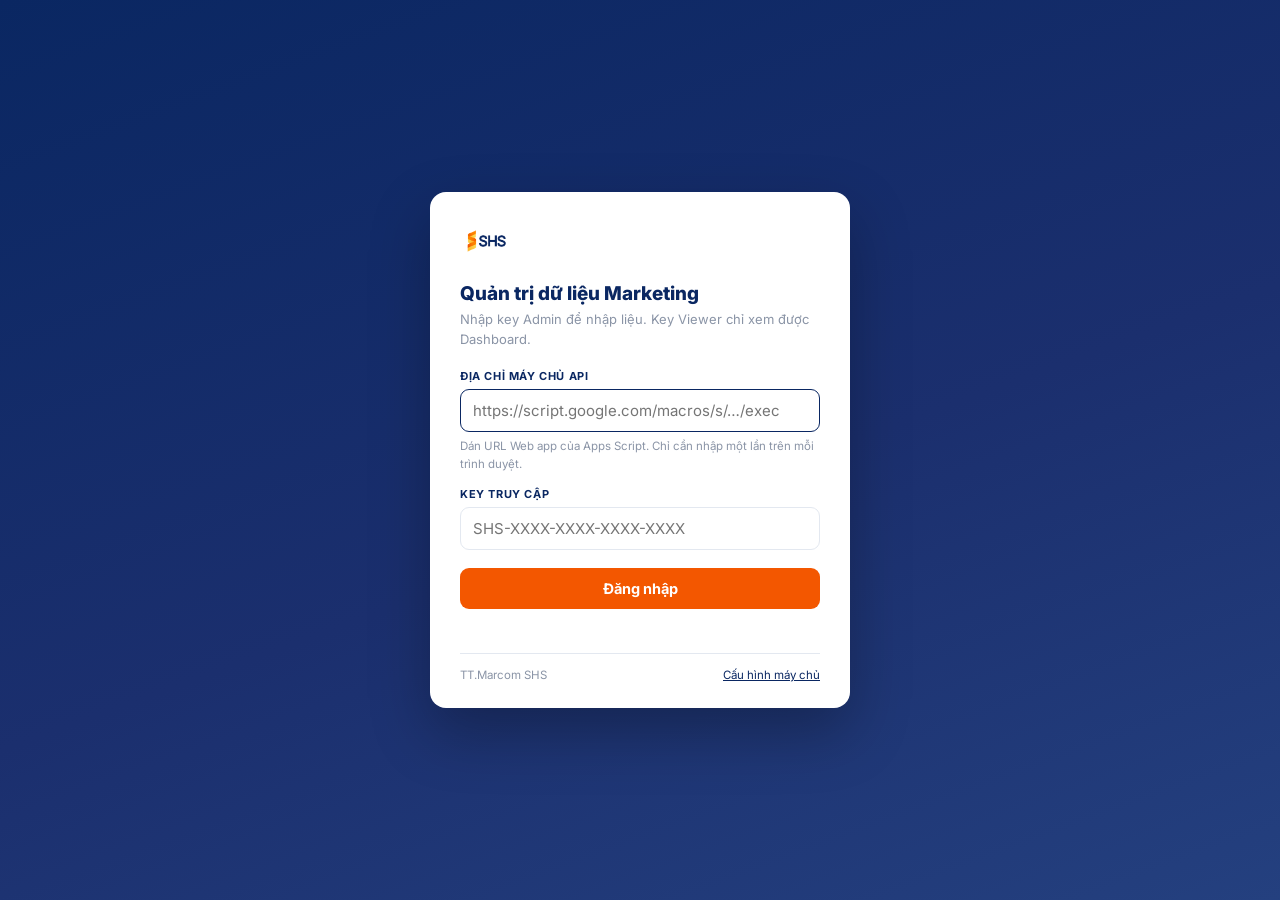
==== cms.html @ a25a0ecb "Dashboard Marketing + CMS nhập liệu cho TT.Marcom - index.html: Dashboard đọc dữ liệu từ hệ thống, đ" ====
<!DOCTYPE html>
<html lang="vi">
<head>
<meta charset="UTF-8">
<meta name="viewport" content="width=device-width, initial-scale=1.0">
<title>Quản trị dữ liệu Marketing</title>
<link rel="icon" href="assets/logo.png">
<link rel="preconnect" href="https://fonts.googleapis.com">
<link href="https://fonts.googleapis.com/css2?family=Inter:wght@400;500;600;700;800&display=swap" rel="stylesheet">
<link rel="stylesheet" href="vendor/jsuites/jsuites.css">
<link rel="stylesheet" href="vendor/jspreadsheet/jspreadsheet.css">
<link rel="stylesheet" href="assets/common.css">
<style>
*{box-sizing:border-box}
body{margin:0;font-family:'Inter',Arial,sans-serif;background:var(--bg);color:var(--ink);font-size:14px}
header{background:linear-gradient(90deg,var(--navy) 0%,var(--navy2) 100%);color:#fff;padding:12px 24px;display:flex;align-items:center;gap:16px;flex-wrap:wrap}
header .logo-badge{background:#fff;border-radius:8px;padding:6px 12px}
header .logo-badge img{height:30px;display:block}
header .divider{width:1px;height:30px;background:rgba(255,255,255,.25)}
header h1{font-size:16px;font-weight:700;margin:0}
header .sub{font-size:11.5px;opacity:.75;margin-top:2px}
header .spacer{flex:1}
header a.to-dash{color:#fff;text-decoration:none;font-size:12.5px;font-weight:600;border:1px solid rgba(255,255,255,.3);background:rgba(255,255,255,.1);padding:7px 14px;border-radius:8px}
header a.to-dash:hover{background:rgba(255,255,255,.2)}

nav.tabs{display:flex;gap:2px;padding:0 24px;background:#fff;border-bottom:1px solid var(--line);overflow-x:auto;position:sticky;top:0;z-index:20}
nav.tabs button{border:0;background:none;font-family:inherit;font-size:13px;font-weight:600;color:var(--gray);padding:13px 14px;cursor:pointer;border-bottom:3px solid transparent;white-space:nowrap}
nav.tabs button:hover{color:var(--navy)}
nav.tabs button.on{color:var(--navy);border-bottom-color:var(--orange)}
nav.tabs button .badge{display:inline-block;min-width:18px;padding:1px 6px;margin-left:6px;border-radius:99px;background:var(--orange);color:#fff;font-size:10.5px}
nav.tabs .gap{flex:1}

main{padding:16px 24px 40px;display:none}
section.pane{display:none}
section.pane.on{display:block}

.toolbar{display:flex;flex-wrap:wrap;align-items:center;gap:8px;margin-bottom:10px}
.toolbar .ui-btn{padding:8px 13px}
.toolbar .sep{width:1px;height:24px;background:var(--line);margin:0 4px}
.toolbar .status{margin-left:auto;font-size:12px;color:var(--gray)}
.toolbar .status b{color:var(--navy)}
.ui-btn.save{background:var(--orange);color:#fff}
.ui-btn.save:disabled{background:#F7B48C;color:#fff}
.hint{font-size:12px;color:var(--gray);margin:0 0 10px;line-height:1.55}
.hint b{color:var(--navy)}
.card{background:#fff;border:1px solid var(--line);border-radius:12px;padding:16px 18px;margin-bottom:14px}
.card h3{margin:0 0 12px;font-size:13.5px;color:var(--navy);font-weight:700}

/* --- lưới jspreadsheet theo nhận diện SHS --- */
.grid-wrap{background:#fff;border:1px solid var(--line);border-radius:10px;overflow:hidden}
.jexcel_container{width:100%}
.jexcel_content{box-shadow:none!important}
.jexcel{font-family:'Inter',Arial,sans-serif!important;font-size:12.5px!important}
.jexcel > thead > tr > td{background:var(--navy)!important;color:#fff!important;font-weight:600!important;border-color:#2C437F!important;padding:7px 4px!important;position:sticky}
.jexcel > thead > tr > td.selected{background:var(--navy2)!important;color:var(--yellow)!important}
.jexcel > tbody > tr > td:first-child{background:#F3F5FA!important;color:var(--gray)!important;font-size:11px}
.jexcel > tbody > tr.row-dirty > td:first-child{background:var(--yellow)!important;color:var(--navy)!important;font-weight:700}
.jexcel > tbody > tr.row-dirty > td{background:#FFFBEF}
.jexcel > tbody > tr.row-new > td:first-child{background:var(--green)!important;color:#fff!important;font-weight:700}
.jexcel > tbody > tr > td.cell-err{background:#FDECEC!important;box-shadow:inset 0 0 0 1.5px var(--red)}
.jexcel > tbody > tr > td.readonly{color:#7A869A!important}
.jexcel > thead > tr > td.jexcel_column_filter{background:#F3F5FA!important;color:var(--navy)!important;font-size:11px!important;font-weight:500!important;cursor:pointer;padding:4px 18px 4px 6px!important;position:relative;border-color:var(--line)!important}
.jexcel > thead > tr > td.jexcel_column_filter::after{content:'▾';position:absolute;right:6px;top:50%;transform:translateY(-50%);color:var(--gray);font-size:10px}
.jexcel > tbody > tr > td[data-x="15"],.jexcel > tbody > tr > td[data-x="16"]{white-space:nowrap!important;overflow:hidden;text-overflow:ellipsis;max-width:180px}
.jexcel_filter{display:flex;gap:8px;align-items:center;padding:8px 10px;border-bottom:1px solid var(--line);background:#FAFBFD;flex-wrap:wrap}
.jexcel_filter input{font-family:inherit;border:1px solid var(--line);border-radius:7px;padding:6px 10px;font-size:12.5px}
.jexcel_pagination{padding:8px 10px;font-size:12px;color:var(--gray)}
.jexcel_pagination > div:last-child > div{border-radius:6px}

.err-panel{display:none;background:#FFF5F5;border:1px solid #F3C4C4;border-radius:10px;padding:10px 14px;margin-bottom:10px;font-size:12.5px;color:#8E2B2B;line-height:1.6}
.err-panel.show{display:block}
.err-panel b{color:#6E1F1F}
.err-panel ul{margin:4px 0 0;padding-left:18px;max-height:140px;overflow:auto}
.err-panel li a{color:#8E2B2B;cursor:pointer;text-decoration:underline}

/* --- form đăng nhiều kênh --- */
.form-grid{display:grid;grid-template-columns:repeat(4,1fr);gap:12px 14px}
.form-grid .f{display:flex;flex-direction:column;gap:5px}
.form-grid .f.w2{grid-column:span 2}
.form-grid .f.w4{grid-column:span 4}
.form-grid label{font-size:10.5px;font-weight:700;color:var(--navy);text-transform:uppercase;letter-spacing:.5px}
.form-grid label i{color:var(--red);font-style:normal}
.form-grid input,.form-grid select,.form-grid textarea{font-family:inherit;font-size:13.5px;padding:8px 10px;border:1.5px solid var(--line);border-radius:8px;background:#fff;color:var(--ink);width:100%}
.form-grid textarea{min-height:64px;resize:vertical}
.form-grid input:focus,.form-grid select:focus,.form-grid textarea:focus{outline:none;border-color:var(--navy)}
@media(max-width:900px){.form-grid{grid-template-columns:1fr 1fr}.form-grid .f.w4{grid-column:span 2}}
.ch-groups{display:grid;grid-template-columns:repeat(auto-fill,minmax(260px,1fr));gap:12px}
.ch-group{border:1px solid var(--line);border-radius:10px;overflow:hidden}
.ch-group > .gh{background:var(--navy-soft);padding:8px 12px;font-size:12px;font-weight:700;color:var(--navy);text-transform:uppercase;letter-spacing:.5px}
.ch-chan{padding:8px 12px;border-top:1px solid var(--line)}
.ch-chan .cn{display:flex;align-items:center;justify-content:space-between;font-weight:600;font-size:13px;color:var(--ink);margin-bottom:4px}
.ch-chan .cn button{border:0;background:none;color:var(--orange);font-family:inherit;font-size:11.5px;font-weight:600;cursor:pointer;padding:0}
.ch-chan label{display:flex;align-items:center;gap:7px;font-size:12.5px;padding:3px 0;cursor:pointer;color:#3A4660}
.ch-chan input{accent-color:var(--orange);width:15px;height:15px}
.form-foot{display:flex;align-items:center;gap:12px;margin-top:14px;flex-wrap:wrap}
.form-foot .count{font-size:13px;color:var(--gray)}
.form-foot .count b{color:var(--orange);font-size:16px}

/* --- chuyển đổi --- */
.drop{border:2px dashed #B9C4D8;border-radius:12px;padding:30px;text-align:center;background:#fff;transition:.15s}
.drop.drag{border-color:var(--orange);background:#FFF7F1}
.drop p{color:var(--gray);font-size:13px;margin:6px 0 14px}
.kv{display:grid;grid-template-columns:repeat(auto-fit,minmax(160px,1fr));gap:10px}
.kv div{background:var(--navy-soft);border-radius:10px;padding:10px 12px}
.kv span{display:block;font-size:10.5px;font-weight:700;color:var(--gray);text-transform:uppercase;letter-spacing:.5px}
.kv b{display:block;font-size:15px;color:var(--navy);margin-top:3px}
.warn{background:#FFF7ED;border-left:3px solid var(--orange);border-radius:0 8px 8px 0;padding:10px 14px;margin:10px 0;font-size:12.5px;line-height:1.6}
.warn.bad{background:#FFF1F1;border-left-color:var(--red)}
.good{background:#EEF8F2;border-left:3px solid var(--green);border-radius:0 8px 8px 0;padding:10px 14px;margin:10px 0;font-size:12.5px}

/* --- bảng key / nhật ký --- */
table.tbl{width:100%;border-collapse:collapse;font-size:12.5px}
table.tbl th{background:var(--navy);color:#fff;text-align:left;font-weight:600;padding:9px 10px;font-size:11.5px;white-space:nowrap}
table.tbl td{padding:9px 10px;border-bottom:1px solid var(--line);vertical-align:middle}
table.tbl tr:hover td{background:#FAFBFD}
.pill{display:inline-block;padding:2px 10px;border-radius:99px;font-size:11px;font-weight:600}
.pill.admin{background:#FFF3D6;color:#8A5A00}
.pill.viewer{background:#EDF0F6;color:#5A6B8C}
.pill.owner{background:var(--navy);color:#fff}
.pill.on{background:#E4F5EC;color:#137647}
.pill.off{background:#FBEAEA;color:var(--red)}
.acts-cell{display:flex;gap:6px;flex-wrap:wrap}
.acts-cell button{border:1px solid var(--line);background:#fff;border-radius:7px;font-family:inherit;font-size:11.5px;font-weight:600;color:var(--navy);padding:5px 9px;cursor:pointer}
.acts-cell button:hover{background:var(--navy-soft)}
.acts-cell button.danger{color:var(--red)}
.inline-form{display:flex;flex-wrap:wrap;gap:10px;align-items:flex-end}
.inline-form .f{display:flex;flex-direction:column;gap:5px}
.inline-form label{font-size:10.5px;font-weight:700;color:var(--navy);text-transform:uppercase;letter-spacing:.5px}
.inline-form input,.inline-form select{font-family:inherit;font-size:13.5px;padding:8px 10px;border:1.5px solid var(--line);border-radius:8px;min-width:150px}
.viewer-block{max-width:520px;margin:60px auto;text-align:center;background:#fff;border:1px solid var(--line);border-radius:14px;padding:30px}
.viewer-block a{color:var(--orange);font-weight:700}
</style>
</head>
<body>

<header>
  <div class="logo-badge"><img src="assets/logo.png" alt="SHS"></div>
  <div class="divider"></div>
  <div>
    <h1>Quản trị dữ liệu Marketing</h1>
    <div class="sub">Checklist truyền thông · Danh mục · Dữ liệu chuyển đổi — TT.Marcom SHS</div>
  </div>
  <div class="spacer"></div>
  <a class="to-dash" href="index.html">&#8592; Về Dashboard</a>
  <div id="userSlot"></div>
</header>

<nav class="tabs" id="tabs" style="display:none">
  <button data-tab="checklist" class="on">Checklist truyền thông<span class="badge" id="badgeCk" style="display:none">0</span></button>
  <button data-tab="multi">Đăng 1 nội dung nhiều kênh</button>
  <button data-tab="programs">Danh mục chương trình</button>
  <button data-tab="channels">Danh sách kênh</button>
  <button data-tab="pics">PIC</button>
  <button data-tab="conv">Dữ liệu chuyển đổi</button>
  <span class="gap"></span>
  <button data-tab="keys" class="owner-only" style="display:none">Key truy cập</button>
  <button data-tab="log" class="owner-only" style="display:none">Nhật ký</button>
</nav>

<main id="main">

  <!-- ============ CHECKLIST ============ -->
  <section class="pane on" id="pane-checklist">
    <div class="toolbar">
      <button class="ui-btn" id="ckAdd">+ Thêm dòng</button>
      <button class="ui-btn save" id="ckSave" disabled>Lưu thay đổi</button>
      <button class="ui-btn" id="ckDiscard" disabled>Bỏ thay đổi</button>
      <span class="sep"></span>
      <button class="ui-btn" id="ckReload">&#8635; Tải lại</button>
      <button class="ui-btn" id="ckExport">Xuất Excel</button>
      <span class="status" id="ckStatus"></span>
    </div>
    <p class="hint">Thao tác như Excel: gõ trực tiếp, <b>Ctrl+C / Ctrl+V</b> dán nhiều dòng từ Excel, kéo góc ô để điền nhanh, <b>Ctrl+Z</b> hoàn tác, chuột phải để thêm/xóa dòng.
      Cột <b>Cấp 2, Cấp 3, Kênh, Hạng mục</b> chỉ hiện lựa chọn thuộc cột cha. Dòng có thay đổi được tô vàng; bấm <b>Lưu thay đổi</b> để ghi lên hệ thống.
      Lọc và sắp xếp chỉ áp dụng trên màn hình của bạn, không ảnh hưởng người khác.</p>
    <div class="err-panel" id="ckErr"></div>
    <div class="grid-wrap"><div id="gridCk"></div></div>
  </section>

  <!-- ============ ĐĂNG NHIỀU KÊNH ============ -->
  <section class="pane" id="pane-multi">
    <div class="card">
      <h3>1. Nội dung</h3>
      <div class="form-grid">
        <div class="f"><label>Ngày đăng <i>*</i></label><input type="date" id="mDate"></div>
        <div class="f"><label>Cấp 1 <i>*</i></label><select id="mCap1"></select></div>
        <div class="f"><label>Cấp 2</label><select id="mCap2"></select></div>
        <div class="f"><label>Cấp 3</label><select id="mCap3"></select></div>
        <div class="f w4"><label>Nội dung / Thông điệp <i>*</i></label><textarea id="mContent" placeholder="Tiêu đề hoặc thông điệp chính của bài"></textarea></div>
        <div class="f"><label>PIC <i>*</i></label><select id="mPic"></select></div>
        <div class="f"><label>Tình trạng <i>*</i></label><select id="mStatus"></select></div>
        <div class="f"><label>SL bài tin / mỗi hạng mục</label><input type="number" id="mQty" min="1" value="1"></div>
        <div class="f"><label>URL (nếu có)</label><input type="url" id="mUrl" placeholder="https://…"></div>
        <div class="f w4"><label>Ghi chú</label><input type="text" id="mNote"></div>
      </div>
    </div>
    <div class="card">
      <h3>2. Chọn các kênh / hạng mục đăng</h3>
      <div class="ch-groups" id="mChannels"></div>
      <div class="form-foot">
        <button class="ui-btn save" id="mSubmit" disabled>Tạo dòng &amp; lưu</button>
        <button class="ui-btn" id="mClearCh">Bỏ chọn tất cả</button>
        <span class="count">Sẽ tạo <b id="mCount">0</b> dòng checklist</span>
      </div>
    </div>
  </section>

  <!-- ============ DANH MỤC ============ -->
  <section class="pane" id="pane-programs">
    <div class="toolbar">
      <button class="ui-btn" data-cat-add="programs">+ Thêm dòng</button>
      <button class="ui-btn save" data-cat-save="programs" disabled>Lưu danh mục</button>
      <button class="ui-btn" data-cat-reload="programs">&#8635; Tải lại</button>
      <span class="status" data-cat-status="programs"></span>
    </div>
    <p class="hint">Cây chương trình 3 cấp. Sắp xếp các dòng cùng Cấp 1 / Cấp 2 liền nhau cho dễ đọc. <b>Đổi tên</b> một giá trị ở đây không tự đổi trong các dòng checklist đã nhập.</p>
    <div class="grid-wrap"><div id="gridPrograms"></div></div>
  </section>

  <section class="pane" id="pane-channels">
    <div class="toolbar">
      <button class="ui-btn" data-cat-add="channels">+ Thêm dòng</button>
      <button class="ui-btn save" data-cat-save="channels" disabled>Lưu danh mục</button>
      <button class="ui-btn" data-cat-reload="channels">&#8635; Tải lại</button>
      <span class="status" data-cat-status="channels"></span>
    </div>
    <p class="hint">Danh sách kênh 3 cấp: Nhóm kênh → Kênh → Hạng mục. <b>Đổi tên</b> một giá trị ở đây không tự đổi trong các dòng checklist đã nhập.</p>
    <div class="grid-wrap"><div id="gridChannels"></div></div>
  </section>

  <section class="pane" id="pane-pics">
    <div class="toolbar">
      <button class="ui-btn" data-cat-add="pics">+ Thêm dòng</button>
      <button class="ui-btn save" data-cat-save="pics" disabled>Lưu danh mục</button>
      <button class="ui-btn" data-cat-reload="pics">&#8635; Tải lại</button>
      <span class="status" data-cat-status="pics"></span>
    </div>
    <p class="hint">Danh sách người / đơn vị phụ trách dùng cho cột PIC. Nên thống nhất một cách gọi cho mỗi người để thống kê theo PIC chính xác.</p>
    <div class="grid-wrap"><div id="gridPics"></div></div>
  </section>

  <!-- ============ CHUYỂN ĐỔI ============ -->
  <section class="pane" id="pane-conv">
    <div class="card">
      <h3>Dữ liệu đang dùng trên Dashboard</h3>
      <div class="kv" id="convCurrent"></div>
    </div>
    <div class="card">
      <h3>Up file CSV mới</h3>
      <div class="drop" id="convDrop">
        <b style="color:var(--navy)">Kéo thả file .csv vào đây</b>
        <p>File mới sẽ <b>thay toàn bộ</b> dữ liệu chuyển đổi hiện có. Mọi người mở Dashboard sẽ thấy ngay bản mới.</p>
        <button class="ui-btn primary" id="convPick">Chọn file .csv</button>
        <input type="file" id="convFile" accept=".csv" hidden>
      </div>
      <div id="convPreview"></div>
    </div>
  </section>

  <!-- ============ KEY ============ -->
  <section class="pane" id="pane-keys">
    <div class="card">
      <h3>Tạo key mới</h3>
      <div class="inline-form">
        <div class="f"><label>Tên gợi nhớ</label><input id="kName" placeholder="VD: Ban TGĐ, tên Marcomer"></div>
        <div class="f"><label>Loại</label><select id="kRole"><option value="viewer">Viewer — chỉ xem</option><option value="admin">Admin — nhập liệu</option></select></div>
        <div class="f"><label>Key</label><select id="kMode"><option value="auto">Tự sinh (khuyến nghị)</option><option value="custom">Tự đặt</option></select></div>
        <div class="f" id="kCustomWrap" style="display:none"><label>Key tự đặt (≥10 ký tự)</label><input id="kCustom"></div>
        <div class="f"><label>Ghi chú</label><input id="kNote" placeholder="Không bắt buộc"></div>
        <button class="ui-btn primary" id="kCreate">Tạo key</button>
      </div>
    </div>
    <div class="card">
      <h3>Danh sách key</h3>
      <p class="hint">Key chỉ hiển thị <b>một lần</b> khi tạo hoặc đặt lại. Quên key thì bấm <b>Đặt lại</b> để cấp key mới; key cũ hết hiệu lực ngay. <b>Khóa</b> một key sẽ đăng xuất người đang dùng key đó.</p>
      <div style="overflow-x:auto"><table class="tbl"><thead><tr><th>Tên</th><th>Loại</th><th>Trạng thái</th><th>Tạo lúc</th><th>Dùng lần cuối</th><th>Ghi chú</th><th>Thao tác</th></tr></thead><tbody id="keyRows"></tbody></table></div>
    </div>
  </section>

  <!-- ============ NHẬT KÝ ============ -->
  <section class="pane" id="pane-log">
    <div class="toolbar"><button class="ui-btn" id="logReload">&#8635; Tải lại</button><span class="status">200 hoạt động gần nhất</span></div>
    <div class="card" style="padding:0;overflow-x:auto"><table class="tbl"><thead><tr><th>Thời gian</th><th>Người thực hiện</th><th>Hành động</th><th>Chi tiết</th></tr></thead><tbody id="logRows"></tbody></table></div>
  </section>
</main>

<script src="assets/config.js"></script>
<script src="assets/common.js"></script>
<script src="vendor/jsuites/jsuites.js"></script>
<script src="vendor/jspreadsheet/jspreadsheet.js"></script>
<script src="vendor/sheetjs/xlsx.full.min.js"></script>
<script src="assets/cms.js"></script>
</body>
</html>
---- vendor/jsuites/jsuites.css ----
/**
 * (c) jSuites Javascript Web Components
 *
 * Website: https://jsuites.net
 * Description: Create amazing web based applications.
 *
 * MIT License
 *
 */

:root {
    --button-color: #298BA8; 
    --active-color: #007aff;
    --safe-area-top: env(safe-area-inset-top);
    --safe-area-bottom: env(safe-area-inset-bottom);
}

[data-visible="false"] {
    display: none;
}

div[data-before]:before {
    content: attr(data-before);
}

.unselectable {
    -webkit-touch-callout: none;
    -webkit-user-select: none;
    -khtml-user-select: none;
    -moz-user-select: none;
    -ms-user-select: none;
    user-select: none;
}

.jreadonly {
    pointer-events: none;
}

.jdragging {
    opacity:0.2;
    filter: alpha(opacity=20);
}

.jupload.input {
    position: relative;
    box-sizing: border-box;
    background-size: initial;
    height: 33px;
    min-height: initial;
    padding: 6px;
    padding-right: 30px;
}

.jupload.input:before {
    content: "save";
    font-size: 18px;
    font-family: "Material Icons";
    color: #000;
    position: absolute;
    right: 5px;
}

.jupload:empty:before {
    z-index: 0;
}

.jupload img {
    width: 100%;
} 

.jupload.input img {
    width: initial;
    max-width: 100%;
    height: 100%;
}

.jupload[data-multiple] {
    padding: 10px;
}

.jupload[data-multiple] img {
    height: 70px;
    width: 100px;
    object-fit: cover;
    margin-right: 5px;
    margin-bottom: 5px;
}

.jupload {
    position: relative;
    border: 1px dotted #eee;
    cursor: pointer;
    box-sizing: border-box;
    width: 100%;
    max-width: 100%;
    max-height: 100%;
    min-height: 180px;
}

.jupload:not(.input):before {
    content: "\e2c3"; 
    font-family: "Material Icons";
    font-size: 90px;
    color: #eee;
    width: 100%;
    height: 100%;
    display: flex;
    align-items: center;
    justify-content: center;
    position: absolute;
    z-index: -1;
}

.jupload-item {
    padding-right: 22px;
    border-radius: 1px;
    display: inline-block;
    position: relative;
}

.jphoto {
    position: relative;
    border: 1px dotted #eee;
    cursor: pointer;
    box-sizing: border-box;
    width: 100%;
    display: flex;
    align-items: center;
    justify-content: center;
}

.jphoto:empty:before {
    content: "\e2c3";
    font-family: "Material Icons";
    font-size: 90px;
    color: #eee;
    width: 100%;
    height: 100%;
    text-align: center;
}

.jremove {
    opacity: 0.2;
    filter: alpha(opacity=20);
}

.round img {
    border-radius: 1000px;
}

.jtooltip {
    position: fixed;
    top: 10px;
    left: 10px;
    z-index: 5;

    font-family: initial;
    font-size: 12px;
    color: #000;
    background-color: #fff;
    border: 1px solid black;
    padding: 8px;
    margin: 10px;

    display: block;
    animation: fadeIn 0.5s;
    pointer-events: none;
}

.jtooltip:empty {
    display: none;
}

@keyframes fadeIn {
     0% {
          opacity: 0;
     }
     100% {
          opacity: 1;
     }
}

/** Animations **/
.fade-in {
    animation: fade-in 2s forwards;
}

.fade-out {
    animation: fade-out 1s forwards;
}

.slide-left-in {
    position: relative;
    animation: slide-left-in 0.4s forwards;
}

.slide-left-out {
    position: relative;
    animation: slide-left-out 0.4s forwards;
}

.slide-right-in {
    position: relative;
    animation: slide-right-in 0.4s forwards;
}

.slide-right-out {
    position: relative;
    animation: slide-right-out 0.4s forwards;
}

.slide-top-in {
    position: relative;
    animation: slide-top-in 0.4s forwards;
}

.slide-top-out {
    position: relative;
    animation: slide-top-out 0.2s forwards;
}

.slide-bottom-in {
    position: relative;
    animation: slide-bottom-in 0.4s forwards;
}

.slide-bottom-out {
    position: relative;
    animation: slide-bottom-out 0.1s forwards;
}

.slide-left-in > div {
    -webkit-transform: translateZ(0px);
    -webkit-transform: translate3d(0,0,0);
}

.slide-left-out > div {
    -webkit-transform: translateZ(0px);
    -webkit-transform: translate3d(0,0,0);
}

.slide-right-in > div {
    -webkit-transform: translateZ(0px);
    -webkit-transform: translate3d(0,0,0);
}

.slide-right-out > div {
    -webkit-transform: translateZ(0px);
    -webkit-transform: translate3d(0,0,0);
}

.spin {
    animation: spin 2s infinite linear;
}

/** Fadein and Fadeout **/
@keyframes fade-in {
    0% { opacity: 0; }
    100% { opacity: 100; }
}

@-webkit-keyframes fade-in {
    0% { opacity: 0; }
    100% { opacity: 100; }
}

@keyframes fade-out {
    0% { opacity: 100; }
    100% { opacity: 0; }
}

@-webkit-keyframes fade-out {
    0% { opacity: 100; }
    100% { opacity: 0; }
}

/** Keyframes Left to Right **/
@keyframes slide-left-in {
    0% { left: -100%; }
    100% { left: 0%; }
}

@-webkit-keyframes slide-left-in {
    0% { left: -100%; }
    100% { left: 0%; }
}
    
@keyframes slide-left-out {
    0% { left: 0%; }
    100% { left: -100%; }
}

@-webkit-keyframes slide-left-out {
    0% { left: 0%; }
    100% { left: -100%; }
}

/** Keyframes Right to Left **/
@keyframes slide-right-in {
    0% { left: 100%; }
    100% { left: 0%; }
}

@-webkit-keyframes slide-right-in
{
    0% { left: 100%; }
    100% { left: 0%; }
}
    
@keyframes slide-right-out {
    0% { left: 0%; }
    100% { left: 100%; }
}

@-webkit-keyframes slide-right-out {
    0% { left: 0%; }
    100% { left: 100%; }
}

/** Keyframes Top to Bottom **/
@keyframes slide-top-in {
    0% { transform: translateY(-100%); }
    100% { transform: translateY(0%); }
}

@-webkit-keyframes slide-top-in {
    0% { transform: translateY(-100%); }
    100% { -webkit-transform: translateY(0%); }
}
    
@keyframes slide-top-out {
    0% { transform: translateY(0%); }
    100% { transform: translateY(-100%); }
}

@-webkit-keyframes slide-top-out {
    0% { -webkit-transform: translateY(0%); }
    100% { -webkit-transform: translateY(-100%); }
}

/** Keyframes Bottom to Top **/
@keyframes slide-bottom-in {
    0% { transform: translateY(100%); }
    100% { transform: translateY(0%); }
}

@-webkit-keyframes slide-bottom-in {
    0% { transform: translateY(100%); }
    100% { -webkit-transform: translateY(0%); }
}
    
@keyframes slide-bottom-out {
    0% { transform: translateY(0%); }
    100% { transform: translateY(100%); }
}

@-webkit-keyframes slide-bottom-out {
    0% { -webkit-transform: translateY(0%); }
    100% { -webkit-transform: translateY(100%); }
}

@-webkit-keyframes spin {
    from {
        -webkit-transform:rotate(0deg);
    }
    to {
        -webkit-transform:rotate(359deg);
    }
}

@keyframes spin {
    from {
        transform:rotate(0deg);
    }
    to {
        transform:rotate(359deg);
    }
}

.jcalendar {
    position:absolute;
    z-index:9000;
    display:none;
    box-sizing:border-box;
    -webkit-touch-callout: none;
    -webkit-user-select: none;
    -khtml-user-select: none;
    -moz-user-select: none;
    -ms-user-select: none;
    user-select: none;
    -webkit-tap-highlight-color: rgba(0,0,0,0);
    -webkit-tap-highlight-color: transparent;
    min-width:280px;
}

.jcalendar.jcalendar-focus {
    display:block;
}

.jcalendar .jcalendar-backdrop {
    position:fixed;
    top:0px;
    left:0px;
    z-index:9000;
    min-width:100%;
    min-height:100%;
    background-color:rgba(0,0,0,0.5);
    border:0px;
    padding:0px;
    display:none;
}

.jcalendar .jcalendar-container {
    position:relative;
    box-sizing:border-box;
}

.jcalendar .jcalendar-content {
    position:absolute;
    z-index:9001;
    -webkit-box-shadow: 1px 1px 5px 0px rgba(0,0,0,0.39);
    -moz-box-shadow: 1px 1px 5px 0px rgba(0,0,0,0.39);
    box-shadow: 1px 1px 5px 0px rgba(0,0,0,0.39);
    background-color:#fff;
}

.jcalendar-header {
    text-align:center;
}

.jcalendar-header span {
    margin-right:4px;
    font-size:1.1em;
    font-weight:bold;
}

.jcalendar-prev {
    cursor:pointer;
    background-image:url("data:image/svg+xml,%3Csvg xmlns='http://www.w3.org/2000/svg' width='24' height='24' viewBox='0 0 24 24'%3E%3Cpath d='M15.41 16.59L10.83 12l4.58-4.59L14 6l-6 6 6 6 1.41-1.41z' fill='%23000' /%3E%3Cpath fill='none' d='M0 0h24v24H0V0z'/%3E%3C/svg%3E");
    background-position:center;
    background-repeat:no-repeat;
}

.jcalendar-next {
    cursor:pointer;
    background-image:url("data:image/svg+xml,%3Csvg xmlns='http://www.w3.org/2000/svg' width='24' height='24' viewBox='0 0 24 24'%3E%3Cpath d='M8.59 16.59L13.17 12 8.59 7.41 10 6l6 6-6 6-1.41-1.41z' fill='%23000' /%3E%3Cpath fill='none' d='M0 0h24v24H0V0z'/%3E%3C/svg%3E");
    background-position:center;
    background-repeat:no-repeat;
}

.jcalendar-weekday {
    font-weight: 600;
    background-color: #fcfcfc;
    padding: 14px;
}

.jcalendar-table {
    padding: 10px;
}

.jcalendar-table > table {
    width:100%;
    background-color:#fff;
}

.jcalendar-table > table > thead {
    cursor: pointer;
}

.jcalendar-table thead td {
    padding: 10px;
    height: 40px;
}

.jcalendar-table > table > tbody > tr {
    height: 34px;
}

.jcalendar-table > table > tbody td {
    box-sizing:border-box;
    cursor:pointer;
    padding:9px;
    font-size:0.9em;
}

.jcalendar-table tfoot td {
    padding:10px;
}

.jcalendar-months td, .jcalendar-years td {
    height:24px;
} 

.jcalendar-input {
    padding-right:18px;
    background-image:url("data:image/svg+xml,%3Csvg xmlns='http://www.w3.org/2000/svg' width='16' height='16' viewBox='0 0 24 24' fill='gray'%3E%3Cpath d='M20 3h-1V1h-2v2H7V1H5v2H4c-1.1 0-2 .9-2 2v16c0 1.1.9 2 2 2h16c1.1 0 2-.9 2-2V5c0-1.1-.9-2-2-2zm0 18H4V8h16v13z'/%3E%3Cpath fill='none' d='M0 0h24v24H0z'/%3E%3C/svg%3E");
    background-position:top 50% right 5px;
    background-repeat:no-repeat;
    box-sizing: border-box;
}

.jcalendar-done {
    -webkit-box-shadow: 1px 1px 5px 0px rgba(0,0,0,0.39);
    -moz-box-shadow: 1px 1px 5px 0px rgba(0,0,0,0.39);
    box-shadow: 1px 1px 5px 0px rgba(0,0,0,0.39);
    background-color:#fff;
}

.jcalendar-update {
    border:1px solid #ccc;
    background-color:#fff;
    border-radius:4px;
    padding:5px;
    width:100%;
}

.jcalendar-container select {
    width:55px;
    display:inline-block;
    border:0px;
    padding:4px;
    text-align:center;
    font-size:1.1em;
    user-select:none;
    margin-right:10px;
}

.jcalendar-container select:first-child {
    margin-right:2px;
}

.jcalendar-selected {
    background-color:#eee;
}

.jcalendar-reset, .jcalendar-confirm {
    text-transform:uppercase;
    cursor:pointer;
    color: var(--active-color);
}

.jcalendar-controls {
    padding:15px;

    -webkit-box-sizing: border-box;
    box-sizing: border-box;
    vertical-align:middle;

    display: -webkit-box;
    display: -moz-box;
    display: -ms-flexbox;
    display: -webkit-flex;
    display: flex;

    -webkit-flex-flow: row wrap;
    justify-content: space-between;
    align-items:center;
}

.jcalendar-controls div {
    font-weight:bold;
}

.jcalendar-fullsize  {
    position:fixed;
    width:100%;
    top:0px;
    left:0px;
}

.jcalendar-fullsize .jcalendar-content
{
    position:fixed;
    width:100%;
    left:0px;
    bottom:0px;
}

.jcalendar-focus.jcalendar-fullsize .jcalendar-backdrop {
    display:block;
}

.jcalendar-sunday {
    color: red;
}
.jcalendar-disabled {
    color: #ccc;
}

.jcalendar-time {
    display:flex;
}

.jcalendar_warning {
    color: red;
}

.jcalendar-hide-controls .jcalendar-controls {
    display: none;
}


.jcolor {
    display: none;
    outline: none;
    position: absolute;
}

.jcolor-input {
    padding-right: 24px !important;
    background: url("data:image/svg+xml,%0A%3Csvg xmlns='http://www.w3.org/2000/svg' viewBox='0 0 24 24' fill='black' width='18px' height='18px'%3E%3Cpath d='M0 0h24v24H0z' fill='none'/%3E%3Cpath d='M12 3c-4.97 0-9 4.03-9 9s4.03 9 9 9c.83 0 1.5-.67 1.5-1.5 0-.39-.15-.74-.39-1.01-.23-.26-.38-.61-.38-.99 0-.83.67-1.5 1.5-1.5H16c2.76 0 5-2.24 5-5 0-4.42-4.03-8-9-8zm-5.5 9c-.83 0-1.5-.67-1.5-1.5S5.67 9 6.5 9 8 9.67 8 10.5 7.33 12 6.5 12zm3-4C8.67 8 8 7.33 8 6.5S8.67 5 9.5 5s1.5.67 1.5 1.5S10.33 8 9.5 8zm5 0c-.83 0-1.5-.67-1.5-1.5S13.67 5 14.5 5s1.5.67 1.5 1.5S15.33 8 14.5 8zm3 4c-.83 0-1.5-.67-1.5-1.5S16.67 9 17.5 9s1.5.67 1.5 1.5-.67 1.5-1.5 1.5z'/%3E%3C/svg%3E") top 50% right 4px no-repeat, content-box;
    box-sizing: border-box;
}

.jcolor-content {
    position: absolute;
    z-index: 9000;
    user-select: none;
    -webkit-font-smoothing: antialiased;
    font-size: .875rem;
    letter-spacing: .2px;
    -webkit-border-radius: 4px;
    border-radius: 4px;
    -webkit-box-shadow: 0 8px 10px 1px rgba(0,0,0,0.14), 0 3px 14px 2px rgba(0,0,0,0.12), 0 5px 5px -3px rgba(0,0,0,0.2);
    box-shadow: 0 8px 10px 1px rgba(0,0,0,0.14), 0 3px 14px 2px rgba(0,0,0,0.12), 0 5px 5px -3px rgba(0,0,0,0.2);
    background-color:#fff;
    box-sizing: border-box;
    min-width: 260px;
}

.jmodal .jcolor-content {
    position: fixed;
}

.jcolor-controls {
    display: flex;
    padding: 10px;
    border-bottom: 1px solid #eee;
    margin-bottom: 5px;
}

.jcolor-controls div {
    flex: 1;
    font-size: 1em;
    color: var(--active-color);
    text-transform: uppercase;
    font-weight: bold;
    box-sizing: border-box;
}

.jcolor-content table {
    border-collapse: collapse;
    box-sizing: border-box;
}

.jcolor-focus {
    display:block;
}

.jcolor table {
    width:100%;
    height:100%;
    min-height: 160px;
}

.jcolor td {
    padding: 7px;
}

.jcolor-selected {
    background-repeat:no-repeat;
    background-size: 16px;
    background-position: center;
    background-image: url("data:image/svg+xml,%3Csvg xmlns='http://www.w3.org/2000/svg' width='24' height='24' viewBox='0 0 24 24'%3E%3Cpath d='M0 0h24v24H0z' fill='none'/%3E%3Cpath d='M9 16.17L4.83 12l-1.42 1.41L9 19 21 7l-1.41-1.41z' fill='white'/%3E%3C/svg%3E");
}

.jcolor-fullscreen {
    position: fixed;
    left: 0px;
    bottom: 0px;
    width:100%;
    max-height: 290px;
    border-radius: 0px;
    box-sizing: border-box;
}

.jcolor-fullscreen .jcolor-controls {
    padding: 15px;
    -webkit-box-shadow: 1px 0px 1px 0px rgba(0,0,0,0.39);
    -moz-box-shadow: 1px 0px 1px 0px rgba(0,0,0,0.39);
    box-shadow: 1px 0px 1px 0px rgba(0,0,0,0.39);
}

.jcolor-reset {
    text-align: left;
}

.jcolor-close {
    text-align: right;
}

.jcolor-backdrop {
    position: fixed;
    top: 0px;
    left: 0px;
    min-width: 100%;
    min-height: 100%;
    background-color: rgba(0,0,0,0.5);
    border: 0px;
    padding: 0px;
    z-index: 8000;
    display: none;
    
  -webkit-touch-callout: none; /* iOS Safari */
    -webkit-user-select: none; /* Safari */
     -khtml-user-select: none; /* Konqueror HTML */
       -moz-user-select: none; /* Firefox */
        -ms-user-select: none; /* Internet Explorer/Edge */
            user-select: none; /* Non-prefixed version, currently
                                  supported by Chrome and Opera */
}

.jcolor-content .jtabs-content {
    padding: 7px;
}

.jcolor-grid tr:first-child > td:first-child {
    border-top-left-radius: 3px;
}

.jcolor-grid tr:first-child > td:last-child {
    border-top-right-radius: 3px;
}

.jcolor-grid tr:last-child > td:first-child {
    border-bottom-left-radius: 3px;
}

.jcolor-grid tr:last-child > td:last-child {
    border-bottom-right-radius: 3px;
}

.jcolor-hsl {
    box-sizing: border-box;
}

.jcolor-hsl > div {
    height: 100%;
    position: relative;
}

.jcolor-hsl canvas {
    display: block;
    border-radius: 4px;
    -webkit-user-drag: none;
}

.jcolor-point {
    height: 5px;
    width: 5px;
    background-color: #000;
    position: absolute;
    top: 50%;
    left: 50%;
    transform: translate(-50%, -50%);
    border-radius: 50%;
}

.jcolor-sliders {
    padding: 10px 20px 10px 10px;
}

.jcolor-sliders input {
    -webkit-appearance: none;

    height: 12px;
    width: 80%;

    background: #d3d3d3;
    opacity: 1;

    border-radius: 30px;
    outline: none;
}

.jcolor-sliders-input-subcontainer {
    display: flex;
    justify-content: space-between;
    align-items: center;
}

.jcolor-sliders-input-container {
    margin-top: 4px;
    line-height: 0.8em;
    text-align: left;
}

.jcolor-sliders-input-container > label {
    font-size: 10px;
    text-transform: uppercase;
    color: #bbbbbd;
}

.jcolor-sliders-input-subcontainer > input {
    border: 0px;
    padding: 1px;
}

.jcolor-sliders-input-container input::-webkit-slider-thumb {
    -webkit-appearance: none;
    height: 12px;
    width: 12px;
    border-radius: 50%;
    background: #000;
    border: 2px solid #fff;
    cursor: pointer;
}

.jcolor-sliders-input-container input::-moz-range-thumb {
    -webkit-appearance: none;
    height: 12px;
    width: 12px;
    border-radius: 50%;
    background: #000;
    border: 2px solid #fff;
    cursor: pointer;
}

.jcolor-sliders-final-color {
    padding: 6px;
    user-select: all;
    margin-top: 10px;
    text-align: center;
}

.jcolor-sliders-final-color > div:nth-child(2) {
    width: 71px;
    text-transform: uppercase;
}

.jcolor .jtabs .jtabs-headers-container .jtabs-controls {
    display: none !important;
}

.jcolor .jtabs .jtabs-headers-container {
    display: flex !important;
    justify-content: center;
    padding: 4px;
}

.jcolor .jtabs-headers > div:not(.jtabs-border) {
    padding: 2px !important;
    padding-left: 15px !important;
    padding-right: 15px !important;
    font-size: 0.8em;
}

.jcontextmenu {
    position:fixed;
    z-index:10000;
    background:#fff;
    color: #555;
    font-size: 11px;
    -webkit-user-select: none;
    -moz-user-select: none;
    user-select: none;
    -webkit-box-shadow: 2px 2px 2px 0px rgba(143, 144, 145, 1);
    -moz-box-shadow: 2px 2px 2px 0px rgba(143, 144, 145, 1);
    box-shadow: 2px 2px 2px 0px rgba(143, 144, 145, 1);
    border: 1px solid #C6C6C6;
    padding: 0px;
    padding-top:4px;
    padding-bottom:4px;
    margin:0px;
    outline:none;
    display:none;
}

.jcontextmenu.jcontextmenu-focus {
    display:inline-block;
}

.jcontextmenu > div {
    box-sizing: border-box;
    display: flex;
    padding: 8px 8px 8px 32px;
    width: 250px;
    position: relative;
    cursor: default;
    font-size: 11px;
    font-family:sans-serif;
    text-align: left;
    -webkit-box-align: center;
    align-items: center;
}

.jcontextmenu > div::before {
    content: attr(data-icon);
    font-family: 'Material Icons' !important;
    font-size: 15px;
    position: absolute;
    left: 9px;
    line-height: 24px;
}

.jcontextmenu.symbols > div::before {
    font-family: 'Material Symbols Outlined' !important;
}

.jcontextmenu > div.header {
    display: none;
}

.jcontextmenu > div a {
    color: #555;
    text-decoration: none;
    flex: 1;
    cursor: pointer;
}

.jcontextmenu > div span {
    margin-right:10px;
}

.jcontextmenu .jcontextmenu-disabled a {
    color: #ccc;
}

.jcontextmenu .jcontextmenu-disabled::before {
    color: #ccc;
}

.jcontextmenu > div:hover {
    background: #ebebeb;
}

.jcontextmenu hr {
    border: 1px solid #e9e9e9;
    border-bottom: 0;
    margin-top:5px;
    margin-bottom:5px;
}

.jcontextmenu > hr:hover {
    background: transparent;
}

.jcontextmenu .jcontextmenu {
    top: 4px;
    left: 99%;
    opacity: 0;
    position: absolute;
}

.jcontextmenu > div:hover > .jcontextmenu {
    display: block;
    opacity: 1;
    -webkit-transform: translate(0, 0) scale(1);
    transform: translate(0, 0) scale(1);
    pointer-events: auto;
}

@media only screen and (max-width: 420px) {
    .jcontextmenu {
        top: initial !important;
        left: 0px !important;
        bottom: 0px !important;
        width: 100vw;
        height: 260px;
        overflow: scroll;
        animation: slide-bottom-in 0.4s forwards;
        padding-top: 0px;
    }
    .jcontextmenu div {
        width: 100%;
        text-align: center;
        border-bottom: 1px solid #ccc;
        padding: 15px;
    }
    .jcontextmenu > div.header {
        background-color: lightgray;
        padding: 5px;
        top: 0px;
        position: sticky;
        z-index: 2;
    }
    .jcontextmenu > div.header > a.title {
        text-align: left;
    }

    .jcontextmenu > div.header > a.close {
        text-align: right;
    }
    .jcontextmenu a {
        font-size: 1.4em;
        text-transform: uppercase;
    }
    .jcontextmenu span {
        display: none;
    }
    .jcontextmenu span {
        display: none;
    }
    .jcontextmenu hr {
        display: none;
    }
}


.jdropdown {
    cursor:pointer;
    -webkit-touch-callout: none;
    -webkit-user-select: none;
    -khtml-user-select: none;
    -moz-user-select: none;
    -ms-user-select: none;
    user-select: none;
    box-sizing: border-box;
    background:#fff;
    -webkit-tap-highlight-color: transparent;
    display: inline-block;
}

.jdropdown-backdrop {
    position:fixed;
    top:0px;
    left:0px;
    min-width:100%;
    min-height:100%;
    background-color:rgba(0,0,0,0.5);
    border:0px;
    padding:0px;
    z-index:8000;
    display:none;
}

.jdropdown[disabled] {
    opacity: 0.5;
    pointer-events: none;
}

.jdropdown-focus {
    position:relative;
}

.jdropdown-focus .jdropdown-container {
    transform: translate3d(0,0,0);
}

.jdropdown-default.jdropdown-focus .jdropdown-header {
    outline:auto 5px -webkit-focus-ring-color;
}

.jdropdown-default.jdropdown-focus .jdropdown-header.jdropdown-add {
    background-image: url("data:image/svg+xml,%0A%3Csvg xmlns='http://www.w3.org/2000/svg' viewBox='0 0 24 24' fill='gray' width='24px' height='24px'%3E%3Cpath d='M0 0h24v24H0z' fill='none'/%3E%3Cpath d='M19 3H5c-1.11 0-2 .9-2 2v14c0 1.1.89 2 2 2h14c1.1 0 2-.9 2-2V5c0-1.1-.9-2-2-2zm-2 10h-4v4h-2v-4H7v-2h4V7h2v4h4v2z'/%3E%3C/svg%3E");
}

.jdropdown-container-header {
    padding:0px;
    margin:0px;
    position:relative;
    box-sizing: border-box;
}

.jdropdown-header {
    width:100%;
    appearance: none;
    background-repeat: no-repeat;
    background-position:top 50% right 5px;
    background-image: url("data:image/svg+xml,%0A%3Csvg xmlns='http://www.w3.org/2000/svg' width='24' height='24' viewBox='0 0 24 24'%3E%3Cpath fill='none' d='M0 0h24v24H0V0z'/%3E%3Cpath d='M7 10l5 5 5-5H7z' fill='gray'/%3E%3C/svg%3E");
    text-overflow: ellipsis;
    cursor:pointer;
    box-sizing: border-box;
    -webkit-appearance: none;
    -moz-appearance: none;
    padding-right:30px !important;
}

.jdropdown-insert-button {
    font-size: 1.4em;
    text-transform: uppercase;
    position:absolute;
    right: 30px;
    top: 4px;
    display:none;
}

.jdropdown-container {
    min-width: inherit;
    transform: translate3d(-10000px,0,0);
    position:absolute;
    z-index:9001;
}

.jdropdown-close {
    display:none;
    font-size:1em;
    color: var(--active-color);
    text-transform:uppercase;
    text-align:right;
    padding:15px;
    font-weight:bold;
}

.jdropdown-content {
    min-width:inherit;
    margin:0px;
    box-sizing:border-box;
}

.jdropdown-content:empty {
}

.jdropdown-item {
    white-space: nowrap;
    text-align: left;
    text-overflow: ellipsis;
    overflow-x: hidden;
    color: #000;
    display: flex;
    align-items: center;
}

.jdropdown-description {
    text-overflow: ellipsis;
    overflow: hidden;
    line-height: 1.5em;
}

.jdropdown-image {
    margin-right:10px;
    width: 32px;
    height: 32px;
    border-radius:20px;
}

.jdropdown-image-small {
    width:24px;
    height:24px;
}

.jdropdown-icon {
    margin-right:10px;
    font-size: 30px;
    margin-left: -5px;
}

.jdropdown-icon-small {
    font-size: 24px;
    margin-left: 0px;
}

.jdropdown-title {
    font-size: 0.7em;
    text-overflow: ellipsis;
    overflow-x: hidden;
    display: block;
}

/** Default visual **/

.jdropdown-default .jdropdown-header {
    border:1px solid #ccc;
    padding:5px;
    padding-left:10px;
    padding-right:16px;
}

.jdropdown-default .jdropdown-container {
    background-color:#fff;
}

.jdropdown-default.jdropdown-focus.jdropdown-insert .jdropdown-header {
    padding-right:50px;
}

.jdropdown-default.jdropdown-focus.jdropdown-insert .jdropdown-insert-button {
    display:block;
}

.jdropdown-default .jdropdown-content
{
    min-width:inherit;
    border:1px solid #8fb1e3;
    margin:0px;
    background-color:#fff;
    box-sizing:border-box;
    min-height:10px;
    max-height:215px;
    overflow-y:auto;
}

.jdropdown-default .jdropdown-item
{
    padding:4px;
    padding-left:8px;
    padding-right:40px;
}

.jdropdown-default .jdropdown-item:hover
{
    background-color:#1f93ff;
    color:#fff;
}

.jdropdown-default .jdropdown-cursor
{
    background-color:#eee;
}

.jdropdown-default .jdropdown-selected
{
    background-image: url('[data-uri]');
    background-repeat:no-repeat;
    background-position:top 50% right 5px;
    background-color:#1f93ff;
    color:#fff;
}

.jdropdown-default .jdropdown-group {
    margin-top:5px;
}

.jdropdown-default .jdropdown-group .jdropdown-item {
    padding-left:16px;
}

.jdropdown-default .jdropdown-group-name {
    padding-left: 8px;
    font-weight: bold;
    text-align: left;
}

.jdropdown-default .jdropdown-reset_ {
    content:'x';
    position:absolute;
    top:0;
    right:0;
    margin:5px;
    margin-right:10px;
    font-size:12px;
    width:12px;
    cursor:pointer;
    text-shadow: 0px 0px 5px #fff;
    display:none;
    line-height: 1.8em;
}

.jdropdown-default.jdropdown-focus .jdropdown-reset_ {
    display:block;
}

/** Default render for mobile **/

.jdropdown-picker.jdropdown-focus .jdropdown-backdrop {
    display:block;
}

.jdropdown-picker .jdropdown-header {
    outline: none;
}

.jdropdown-picker .jdropdown-container
{
    position:fixed;
    bottom:0px;
    left:0px;
    border-bottom:1px solid #e6e6e8;
    width:100%;
    background-color:#fff;
    box-sizing: border-box;
}

.jdropdown-picker .jdropdown-close
{
    -webkit-box-shadow: 0px -1px 5px 0px rgba(0,0,0,0.39);
    -moz-box-shadow: 0px -1px 5px 0px rgba(0,0,0,0.39);
    box-shadow: 0px -1px 5px 0px rgba(0,0,0,0.39);
    background-color:#fff;
    display:block;
}

.jdropdown-picker .jdropdown-content
{
    overflow-y:scroll;
    height:280px;
    background-color:#fafafa;
    border-top:1px solid #e6e6e8;
}

.jdropdown-picker .jdropdown-group-name
{
    font-size: 1em;
    text-transform: uppercase;
    padding-top:10px;
    padding-bottom:10px;
    display: block;
    border-bottom: 1px solid #e6e6e8;
    padding-left:20px;
    padding-right:20px;
    text-align:center;
    font-weight:bold;
}

.jdropdown-picker .jdropdown-item
{
    font-size: 1em;
    text-transform: uppercase;
    padding-top:10px;
    padding-bottom:10px;
    border-bottom: 1px solid #e6e6e8;
    padding-left:20px;
    padding-right:20px;
}

.jdropdown-picker .jdropdown-selected
{
    background-image: url('[data-uri]');
    background-repeat:no-repeat;
    background-position:top 50% right 15px;
    background-color:#1f93ff;
    color:#fff;
}

.jdropdown-picker .jdropdown-cursor
{
    background-color:#1f93ff;
    color:#fff;
}

/** Default render for mobile searchbar **/

.jdropdown-searchbar.jdropdown-focus
{
    position:fixed;
    top:0px !important;
    left:0px !important;
    width:100% !important;
    height:100% !important;
    background-color:#fafafa;
    padding:0px;
    z-index:9001;
    overflow-y:scroll;
    will-change: scroll-position;
    -webkit-overflow-scrolling: touch;
}

.jdropdown-searchbar.jdropdown-focus .jdropdown-container-header
{
    position: fixed;
    top: 0px;
    left: 0px;
    z-index: 9002;
    padding:10px;
    background-color:#fff;
    box-shadow: 0 1px 2px rgba(0,0,0,.1);
    width: 100%;
}

.jdropdown-searchbar.jdropdown-focus .jdropdown-header
{
    border: 0px;
    background-repeat: no-repeat;
    background-position-x: 0%;
    background-position-y: 40%;
    background-image: url([data-uri]);
    padding-left: 30px !important;
    padding-right: 60px !important;
}

.jdropdown-searchbar.jdropdown-focus .jdropdown-close
{
    display:block;
}

.jdropdown-searchbar .jdropdown-header {
    outline: none;
}

.jdropdown-searchbar .jdropdown-container
{
    margin-top: 40px;
    width:100%;
}

.jdropdown-searchbar .jdropdown-close
{
    position:fixed;
    top:0px;
    right:0px;
}

.jdropdown-searchbar .jdropdown-content
{
    margin-top:10px;
}

.jdropdown-searchbar .jdropdown-group
{
    margin-top:10px;
    margin-bottom:15px;
    background-color:#fff;
}

.jdropdown-searchbar .jdropdown-group-name
{
    border-top: 1px solid #e6e6e8;
    border-bottom: 1px solid #e6e6e8;
    padding:10px;
    padding-left:12px;
    font-weight:bold;
}

.jdropdown-searchbar .jdropdown-group-arrow
{
    float:right;
    width:24px;
    height:24px;
    background-repeat:no-repeat;
}

.jdropdown-searchbar .jdropdown-group-arrow-down
{
    background-image: url([data-uri]);
}

.jdropdown-searchbar .jdropdown-group-arrow-up
{
    background-image: url([data-uri]);
}

.jdropdown-searchbar .jdropdown-item
{
    padding-top:10px;
    padding-bottom:10px;
    border-bottom: 1px solid #e6e6e8;
    padding-left:15px;
    padding-right:40px;
    background-color:#fff;
    font-size:0.9em;
}

.jdropdown-searchbar .jdropdown-description {
    text-overflow: ellipsis;
    overflow: hidden;
    max-width: calc(100% - 20px);
}

.jdropdown-searchbar .jdropdown-content > .jdropdown-item:first-child
{
    border-top: 1px solid #e6e6e8;
}

.jdropdown-searchbar .jdropdown-selected
{
    background-image: url('[data-uri]');
    background-repeat:no-repeat;
    background-position:top 50% right 15px;
}

/** List render **/

.jdropdown-list
{
}

.jdropdown-list .jdropdown-container
{
    display:block;
}

.jdropdown-list .jdropdown-header
{
    display:none;
}

.jdropdown-list .jdropdown-group
{
    background-color:#fff;
}

.jdropdown-list .jdropdown-group-name
{
    border-bottom: 1px solid #e6e6e8;
    padding-top:10px;
    padding-bottom:10px;
    font-weight:bold;
}

.jdropdown-list .jdropdown-item
{
    padding-top:10px;
    padding-bottom:10px;
    border-bottom: 1px solid #e6e6e8;
    padding-left:10px;
    padding-right:40px;
    background-color:#fff;
}

.jdropdown-list .jdropdown-selected
{
    background-image: url('[data-uri]');
    background-repeat:no-repeat;
    background-position:top 50% right 10px;
}

@media only screen and (max-width : 800px)
{
    .jdropdown-list {
        width:100% !important;
        border:0px;
        padding:0px;
    }

    .jdropdown-list .jdropdown-container {
        min-width:100%;
    }

    .jdropdown-searchbar.jdropdown-focus .jdropdown-description {
        text-transform: uppercase;
    }
}

.app .jdropdown-item {
    text-transform:uppercase;
}

.jdropdown-create-container {
    margin: 10px;
    border: 1px solid #ccc;
    border-radius: 2px;
    padding: 6px;
}

.jdropdown-color {
    background-color: #fff;
    border: 1px solid transparent;
    border-radius: 12px;
    width: 12px;
    height: 12px;
    margin-right: 6px;
}

.jdropdown-item[data-disabled] {
    opacity: 0.5;
    pointer-events: none;
}

.jeditor-container {
    border:1px solid #ccc;
    box-sizing: border-box;
}

.jeditor-container.with-margin {
    background-color: #f2f2f2;
    max-width: 1200px;
}

.jeditor-dragging {
     border:1px dashed #000;
}

.jeditor {
    outline:none;
    word-break: break-word;
}

.jeditor-container.with-margin .jeditor {
    background-color: #fff;
    margin: 80px;
    min-height: 800px;
    padding: 80px;
    max-width: 800px;
}

.jeditor[data-placeholder]:empty:before {
    content: attr(data-placeholder);
    color: lightgray;
}

/** Snippet **/

.jsnippet {
    margin-top:15px;
    cursor:pointer;
    border: 1px solid #ccc;
    position:relative;
}

.jsnippet:focus {
    outline: none;
}

.jsnippet img {
    width:100%;
}

.jsnippet .jsnippet-title {
    padding:15px;
    font-size:1.4em;
}

.jsnippet .jsnippet-description {
    padding-left:15px;
    padding-right:15px;
    font-size:1em;
}

.jsnippet .jsnippet-host {
    padding:15px;
    text-transform:uppercase;
    font-size:0.8em;
    color:#777;
    text-align:right;
}

.jsnippet .jsnippet-url {
    display:none;
}

.jeditor .jsnippet:after {
    content: 'close';
    font-family: 'Material icons';
    font-size: 24px;
    width: 24px;
    height: 24px;
    line-height: 24px;
    cursor: pointer;
    text-shadow: 0px 0px 2px #fff;
    position: absolute;
    top: 12px;
    right: 12px;
}

.jsnippet * {
    -webkit-user-select: none;
    -khtml-user-select: none;
    -moz-user-select: none;
    -o-user-select: none;
    user-select: none;

    -webkit-user-drag: none;
    -khtml-user-drag: none;
    -moz-user-drag: none;
    -o-user-drag: none;
}

.jeditor img {
    border:2px solid transparent;
    box-sizing: border-box;
}

.jeditor img.resizing {
    -webkit-user-select: none;
    -khtml-user-select: none;
    -moz-user-select: none;
    -o-user-select: none;
    user-select: none;

    -webkit-user-drag: none;
    -khtml-user-drag: none;
    -moz-user-drag: none;
    -o-user-drag: none;
}

.jeditor img:focus {
    border: 2px solid #0096FD;
    outline: #0096FD;
}

.jeditor .pdf {
    background-image: url("data:image/svg+xml,%3Csvg version='1.1' id='Layer_1' xmlns='http://www.w3.org/2000/svg' xmlns:xlink='http://www.w3.org/1999/xlink' x='0px' y='0px' viewBox='0 0 512 512' style='enable-background:new 0 0 512 512;' xml:space='preserve'%3E%3Cpath style='fill:%23C30B15;' d='M511.344,274.266C511.77,268.231,512,262.143,512,256C512,114.615,397.385,0,256,0S0,114.615,0,256 c0,117.769,79.53,216.949,187.809,246.801L511.344,274.266z'/%3E%3Cpath style='fill:%2385080E;' d='M511.344,274.266L314.991,77.913L119.096,434.087l68.714,68.714C209.522,508.787,232.385,512,256,512 C391.243,512,501.976,407.125,511.344,274.266z'/%3E%3Cpolygon style='fill:%23FFFFFF;' points='278.328,333.913 255.711,77.913 119.096,77.913 119.096,311.652 '/%3E%3Cpolygon style='fill:%23E8E6E6;' points='392.904,311.652 392.904,155.826 337.252,133.565 314.991,77.913 255.711,77.913 256.067,333.913 '/%3E%3Cpolygon style='fill:%23FFFFFF;' points='314.991,155.826 314.991,77.913 392.904,155.826 '/%3E%3Crect x='119.096' y='311.652' style='fill:%23FC0F1A;' width='273.809' height='122.435'/%3E%3Cg%3E%3Cpath style='fill:%23FFFFFF;' d='M204.871,346.387c13.547,0,21.341,6.659,21.341,18.465c0,12.412-7.795,19.601-21.341,19.601h-9.611 v14.909h-13.471v-52.975L204.871,346.387L204.871,346.387z M195.26,373.858h8.93c5.904,0,9.308-2.952,9.308-8.552 c0-5.525-3.406-8.324-9.308-8.324h-8.93V373.858z'/%3E%3Cpath style='fill:%23FFFFFF;' d='M257.928,346.387c16.649,0,28.152,10.746,28.152,26.487c0,15.666-11.655,26.488-28.683,26.488 h-22.25v-52.975H257.928z M248.619,388.615h9.611c8.249,0,14.151-6.357,14.151-15.665c0-9.384-6.205-15.817-14.757-15.817h-9.006 V388.615z'/%3E%3Cpath style='fill:%23FFFFFF;' d='M308.563,356.982v12.26h23.763v10.596h-23.763v19.525h-13.471v-52.975h39.277v10.595h-25.806 V356.982z'/%3E%3C/g%3E%3C/svg%3E%0A");
    background-repeat: no-repeat;
    background-size: cover;
    width:60px;
    height:60px;
}

.jeditor-toolbar {
    width: fit-content;
    max-width: 100%;
    box-sizing: border-box;
    margin: 10px;
}

.toolbar-on-top .jeditor-toolbar {
    width: initial;
    margin: 0px;
    box-shadow: 1px 1px 2px rgb(0 0 0 / 10%);
    display: block;
}

.toolbar-on-top .jeditor {
    padding: 15px;
}

.toolbar-on-top .jtoolbar .material-icons {
    font-size: 24px;
    transform: initial;
    margin: 4px;
}

.toolbar-on-top .jtoolbar .jpicker-header {
    font-size: 1em;
    margin-top: 4px;
    margin-bottom: 4px;
}

.jeditor table {
    border-collapse: collapse;
}

.jeditor table td {
    border: 1px solid #bbb;
    height: 2em;
}

.jeditor table td:focus {
    border: 1px solid blue;
}

.jeditor .line-break {
    border-top: 1px dashed #ccc;
    display: flex;
    justify-content: center;
    pointer-events: none;
}

.jeditor .line-break:before {
    content: 'New page';
    background-color: #fff;
    color: #ccc;
    margin: -1em;
    padding: 6px;
    position: absolute;
}

.jloading {
    position:fixed;
    z-index:10001;
    width:100%;
    left:0;
    right:0;
    top:0;
    bottom:0;
    background-color: rgba(0,0,0,0.7);
}

.jloading::after {
    content:'';
    display:block;
    margin:0 auto;
    margin-top:50vh;
    width:40px;
    height:40px;
    border-style:solid;
    border-color:white;
    border-top-color:transparent;
    border-width:4px;
    border-radius:50%;
    -webkit-animation: spin .8s linear infinite;
    animation: spin .8s linear infinite;
}

.jloading.spin {
    background-color:transparent;
}

.jloading.spin::after {
    margin:0 auto;
    margin-top:80px;
    border-color:#aaa;
    border-top-color:transparent;
}


.jmodal {
    position:fixed;
    top:50%;
    left:50%;
    width:60%;
    height:60%;
    -webkit-box-shadow: 0 2px 12px rgba(0,0,0,.2);
    -moz-box-shadow: 0 2px 12px rgba(0,0,0,.2);
    border:1px solid #ccc;
    background-color:#fff;
    transform: translate(-50%, -50%);
    box-sizing: border-box;
    z-index:9002;
    border-radius: 4px;
    display: flex;
    flex-direction: column;
}

.jmodal_title {
    padding: 20px;
    height: 70px;
    box-sizing: border-box;
    font-size: 1.4em;
    background-color: #fff;
    border-radius: 8px 8px 0px 0px;
    pointer-events: none;
    display: flex;
    -webkit-align-items: center;
    -webkit-box-align: center;
    align-items: center;
    border-bottom: 1px solid #eee;
}

.jmodal_title > div {
    font-size: 1.4em;
}

.jmodal_title[data-icon]:before {
    content: attr(data-icon);
    font-family: 'Material Icons' !important;
    width: 24px;
    height: 24px;
    font-size: 24px;
    margin-right: 10px;
    line-height: 24px;
}

.jmodal_content {
    padding: 20px;
    overflow-y: auto;
    height: 100%;
    box-sizing: border-box;
    scrollbar-width: thin;
    scrollbar-color: #333 transparent;
}

.jmodal_title:empty {
    display: none;
}

.jmodal_title:empty + .jmodal_content {
    height: 100%;
}

.jmodal_content::-webkit-scrollbar {
    height: 12px;
}

.jmodal_content::-webkit-scrollbar {
    width: 12px;
}

.jmodal_content::-webkit-scrollbar-track {
    border: 1px solid #fff;
    background: #eee;
}

.jmodal_content::-webkit-scrollbar-thumb {
    border: 1px solid #fff;
    background: #888;
}

.jmodal:after {
    content: '';
    background-image: url("data:image/svg+xml,%3Csvg xmlns='http://www.w3.org/2000/svg' width='24' height='24' viewBox='0 0 24 24'%3E%3Cpath d='M19 6.41L17.59 5 12 10.59 6.41 5 5 6.41 10.59 12 5 17.59 6.41 19 12 13.41 17.59 19 19 17.59 13.41 12z'/%3E%3Cpath d='M0 0h24v24H0z' fill='none'/%3E%3C/svg%3E");
    position: absolute;
    top: 0;
    right: 0;
    margin: 25px;
    font-size: 24px;
    width: 24px;
    height: 24px;
    cursor: pointer;
    text-shadow: 0px 0px 5px #fff;
}

.jmodal_fullscreen {
    width: 100% !important;
    height: 100% !important;
    top: 0px;
    left: 0px;
    transform: none;
    border: 0px;
    border-radius: 0px;
}

.jmodal_backdrop {
    position: fixed;
    top: 0px;
    left: 0px;
    min-width: 100%;
    min-height: 100%;
    background-color: rgba(0,0,0,0.2);
    border: 0px;
    padding: 0px;
    z-index: 8000;
    display: none;

  -webkit-touch-callout: none; /* iOS Safari */
    -webkit-user-select: none; /* Safari */
     -khtml-user-select: none; /* Konqueror HTML */
       -moz-user-select: none; /* Firefox */
        -ms-user-select: none; /* Internet Explorer/Edge */
            user-select: none; /* Non-prefixed version, currently
                                  supported by Chrome and Opera */
}

.jmodal_content .jcalendar .jcalendar-content,
.jmodal_content .jdropdown-container {
    position: fixed;
}


.jnotification {
    position: fixed;
    z-index: 10000;
    -webkit-box-sizing: border-box;
    box-sizing: border-box;
    padding: 10px;
    bottom: 0px;
}

.jnotification-container {
    -webkit-box-shadow: 0px 2px 15px -5px rgba(0, 0, 0, 0.7);
    box-shadow: 0px 2px 15px -5px rgba(0, 0, 0, 0.7);
    padding: 12px;
    border-radius: 8px;

    background-color: #000;
    background: rgba(92,92,92,1);
    background: linear-gradient(0deg, rgba(92,92,92,1) 0%, rgba(77,77,77,1) 100%);
    color: #fff;
    width: 320px;
    margin: 30px;
    padding: 20px;
}

.jnotification-close {
    content: '';
    background-image: url("data:image/svg+xml,%3Csvg xmlns='http://www.w3.org/2000/svg' width='20' height='20' viewBox='0 0 24 24' fill='white'%3E%3Cpath d='M19 6.41L17.59 5 12 10.59 6.41 5 5 6.41 10.59 12 5 17.59 6.41 19 12 13.41 17.59 19 19 17.59 13.41 12z'/%3E%3Cpath d='M0 0h24v24H0z' fill='none'/%3E%3C/svg%3E");
    font-size: 20px;
    width: 20px;
    height: 20px;
    cursor: pointer;
}

.jnotification-title {
    font-weight: bold;
}

.jnotification-header {
    display: flex;
    padding-bottom: 5px;
}

.jnotification-header:empty {
    display: none;
}

.jnotification-image {
    margin-right: 5px;
}

.jnotification-image:empty {
    display: none;
}

.jnotification-image img {
    width: 24px;
}

.jnotification-name {
    text-transform: uppercase;
    font-size: 0.9em;
    flex: 1;
    letter-spacing: 0.1em;
}

.jnotification-error .jnotification-container {
    background: rgb(182,38,6);
    background: linear-gradient(0deg, rgba(170,41,13,1) 0%, rgba(149,11,11,1) 100%);
}

@media (max-width: 800px) {
    .jnotification {
        top: calc(0px + var(--safe-area-top));
        width: 100%;
    }
    .jnotification-container {
        background: rgba(255,255,255,0.95);
        border: 1px solid #eee;
        color: #444;
        margin: 0px;
        width: initial;
    }
    .jnotification-error .jnotification-container {
        background: rgba(255,255,255,0.95);
        color: #790909;
    }
    .jnotification-close {
        background-image: url("data:image/svg+xml,%3Csvg xmlns='http://www.w3.org/2000/svg' width='20' height='20' viewBox='0 0 24 24' fill='black'%3E%3Cpath d='M19 6.41L17.59 5 12 10.59 6.41 5 5 6.41 10.59 12 5 17.59 6.41 19 12 13.41 17.59 19 19 17.59 13.41 12z'/%3E%3Cpath d='M0 0h24v24H0z' fill='none'/%3E%3C/svg%3E");
    }
}

.jnotification-header {
    display: -webkit-box;
    display: -webkit-flex;
    display: -ms-flexbox;
    display: flex;
    -webkit-box-pack: start;
    -webkit-justify-content: flex-start;
    -ms-flex-pack: start;
    justify-content: flex-start;
    -webkit-box-align: center;
    -webkit-align-items: center;
    -ms-flex-align: center;
    align-items: center;
}

.jpicker {
    cursor: pointer;
    white-space: nowrap;
    display: inline-flex;
    -webkit-user-select: none;
    -moz-user-select: none;
    -ms-user-select: none;
    user-select: none;
    outline: none;
    position: relative;
}

.jpicker-header {
    background-repeat: no-repeat;
    background-position: top 50% right 5px;
    background-image: url("data:image/svg+xml,%0A%3Csvg xmlns='http://www.w3.org/2000/svg' width='24' height='24' viewBox='0 0 24 24'%3E%3Cpath fill='none' d='M0 0h24v24H0V0z'/%3E%3Cpath d='M7 10l5 5 5-5H7z' fill='gray'/%3E%3C/svg%3E");
    text-overflow: ellipsis;
    cursor: pointer;
    box-sizing: border-box;
    text-align: left;
    outline: none;

    line-height: 24px;
    padding: 2px;
    padding-left: 12px;
    padding-right: 35px;
    outline: none;
    border-radius: 4px;
}

.jpicker-header:hover {
    background-color: #f2f2f2;
}

.jpicker-content {
    position: absolute;
    top: 0;
    display: none;
    box-shadow: 0 4px 5px 0 rgba(0,0,0,0.14), 0 1px 10px 0 rgba(0,0,0,0.12), 0 2px 4px -1px rgba(0,0,0,0.2);
    border-radius: 4px;
    background-color: #fff;
    padding: 4px;
    z-index: 50;
    text-align: left;
    max-height: 200px;
    scrollbar-width: thin;
    scrollbar-color: #333 transparent;
}

.jpicker-content::-webkit-scrollbar {
    width: 8px;
}

.jpicker-content::-webkit-scrollbar-track {
    background: #eee;
}
 
.jpicker-content::-webkit-scrollbar-thumb {
    background: #888;
}
 
.jpicker-content > div {
    padding: 6px;
    padding-left: 15px;
    padding-right: 15px;
}

.jpicker-focus > .jpicker-content {
    display: block;
}

.jpicker-content > div:hover {
    background-color:#efefef;
}

.jpicker-content > div:empty {
    opacity: 0;
}

.jpicker-header > i, .jpicker-header > div {
    display: block;
}

.jpicker-focus > .jpicker-content.jpicker-columns {
    display: flex !important ;
    justify-content: center;
    flex-wrap: wrap;
}

.jpicker-focus .jpicker-content.jpicker-grid {
    display: inline-grid;
}




.jprogressbar
{
    cursor:pointer;
    -webkit-touch-callout: none;
    -webkit-user-select: none;
    -khtml-user-select: none;
    -moz-user-select: none;
    -ms-user-select: none;
    user-select: none;
    box-sizing: border-box;
    background:#fff;
    -webkit-tap-highlight-color: transparent;
    display: inline-block;
    box-sizing: border-box;
    cursor:pointer;
    border:1px solid #ccc;
    position:relative;
}

.jprogressbar::before {
    content:attr(data-value);
    position:absolute;
    margin:5px;
    margin-left:10px;
}

.jprogressbar-header::placeholder
{
    color:#000;
}

.jprogressbar::focus {
    outline: auto 5px -webkit-focus-ring-color;
}

.jprogressbar > div {
    background-color: #eee;
    background-color: red;
    box-sizing: border-box;
    height:31px;
}

.jrating {
    display:flex;
}
.jrating > div {
    width:24px;
    height:24px;
    line-height:24px;
    background-image: url("data:image/svg+xml,%0A%3Csvg xmlns='http://www.w3.org/2000/svg' width='24' height='24' viewBox='0 0 24 24'%3E%3Cpath d='M22 9.24l-7.19-.62L12 2 9.19 8.63 2 9.24l5.46 4.73L5.82 21 12 17.27 18.18 21l-1.63-7.03L22 9.24zM12 15.4l-3.76 2.27 1-4.28-3.32-2.88 4.38-.38L12 6.1l1.71 4.04 4.38.38-3.32 2.88 1 4.28L12 15.4z' fill='gray'/%3E%3Cpath d='M0 0h24v24H0z' fill='none'/%3E%3C/svg%3E");
}

.jrating .jrating-over {
    background-image: url("data:image/svg+xml,%0A%3Csvg xmlns='http://www.w3.org/2000/svg' width='24' height='24' viewBox='0 0 24 24' fill='black'%3E%3Cpath d='M0 0h24v24H0z' fill='none'/%3E%3Cpath d='M12 17.27L18.18 21l-1.64-7.03L22 9.24l-7.19-.61L12 2 9.19 8.63 2 9.24l5.46 4.73L5.82 21z'/%3E%3Cpath d='M0 0h24v24H0z' fill='none'/%3E%3C/svg%3E");
    opacity: 0.7;
}

.jrating .jrating-selected {
    background-image: url("data:image/svg+xml,%0A%3Csvg xmlns='http://www.w3.org/2000/svg' width='24' height='24' viewBox='0 0 24 24' fill='red'%3E%3Cpath d='M0 0h24v24H0z' fill='none'/%3E%3Cpath d='M12 17.27L18.18 21l-1.64-7.03L22 9.24l-7.19-.61L12 2 9.19 8.63 2 9.24l5.46 4.73L5.82 21z'/%3E%3Cpath d='M0 0h24v24H0z' fill='none'/%3E%3C/svg%3E");
}


.jsearch {
    position: relative;
    display: none;
    -webkit-user-select: none;
    -moz-user-select: none;
    -ms-user-select: none;
    user-select: none;
}

.jsearch_container {
    position: absolute;
    box-shadow: 0 1px 2px 0 rgba(60,64,67,0.302), 0 2px 6px 2px rgba(60,64,67,0.149);
    border: none;
    -webkit-border-radius: 4px;
    border-radius: 4px;
    width: 280px;
    padding: 8px 0;

    -webkit-box-shadow: 0 2px 4px rgba(0,0,0,0.2);
    box-shadow: 0 2px 4px rgba(0,0,0,0.2);
    -webkit-transition: opacity .218s;
    transition: opacity .218s;
    background: #fff;
    border: 1px solid rgba(0,0,0,.2);
    cursor: pointer;
    margin: 0;
    min-width: 300px;
    outline: none;
    width: auto;
    -webkit-user-select: none;
    -moz-user-select: none;
    -ms-user-select: none;
    user-select: none;
}

.jsearch_container:empty:after {
    content: attr(data-placeholder);
}

.jsearch_container > div {
    color: #333;
    cursor: pointer;
    display: -webkit-box;
    display: -webkit-flex;
    display: flex;
    padding: 5px 10px;
    user-select: none;
    -webkit-align-items: center;
    align-items: center;
    
    -webkit-user-select: none;
    -moz-user-select: none;
    -ms-user-select: none;
    user-select: none;
}

.jsearch_container > div:hover {
    background-color: #e8eaed;
}

.jsearch_container > div > img {
    width: 32px;
    height: 32px;
    user-select: none;
    border-radius: 16px;
    margin-right: 2px;
}

.jsearch_container > div > div {
    overflow: hidden;
    text-overflow: ellipsis;
    margin-left: 2px;
    max-width: 300px;
    white-space: nowrap;
    user-select: none;
}

.jsearch_container .selected {
    background-color: #e8eaed;
}

.jslider {
    outline: none;
}

.jslider-focus {
    width: 100% !important;
    height: 100% !important;
}

.jslider-focus img {
    display: none;
}

.jslider img {
    width: 100px;
}

.jslider-left::before {
    position: fixed;
    left: 15px;
    top: 50%;
    content:'arrow_back_ios';
    color: #fff;
    width: 30px;
    height: 30px;
    font-family: 'Material Icons';
    font-size: 30px;
    /* before it was 0px 0px 0px #000 */
    text-shadow: 0px 0px 6px rgb(56,56,56);
    text-align: center;
    cursor: pointer;
}

.jslider-right::after {
    position: fixed;
    right: 15px;
    top: 50%;
    content: 'arrow_forward_ios';
    color: #fff;
    width: 30px;
    height: 30px;
    font-family: 'Material Icons';
    font-size: 30px;
    /* before it was 0px 0px 0px #000 */
    text-shadow: 0px 0px 6px rgb(56,56,56);
    text-align: center;
    cursor: pointer;
}

.jslider-close {
    width:24px;
    height:24px;
    background-image: url("data:image/svg+xml,%3Csvg xmlns='http://www.w3.org/2000/svg' width='24' height='24' viewBox='0 0 24 24' fill='white'%3E%3Cpath d='M19 6.41L17.59 5 12 10.59 6.41 5 5 6.41 10.59 12 5 17.59 6.41 19 12 13.41 17.59 19 19 17.59 13.41 12z'/%3E%3Cpath d='M0 0h24v24H0z' fill='none'/%3E%3C/svg%3E");
    position:fixed;
    top:15px;
    right:15px;
    cursor:pointer;
    z-index:3000;

    display: block !important;
}

.jslider-counter {
    height:24px;
    background-color: transparent;
    position:fixed;
    left: 50%;
    transform: translateX(-50%);
    bottom: 15px;
    cursor:pointer;
    z-index:3000;

    display: flex;
    display: -webkit-flex;
    -webkit-justify-content: center;
    -webkit-align-items: center;   
    -webkit-flex-direction: row;
    justify-content: center;
    align-items: center;
    flex-direction: row;
}

.jslider-caption {
    position: fixed;
    max-width: 90vw;
    text-overflow: ellipsis;
    white-space: nowrap;
    overflow: hidden;
    top:15px;
    left: 15px;
    z-index:3000;
    color: #FFF;
    font-size: 1rem;

    display: block !important;
}

.jslider-counter div {
    width: 10px;
    height: 10px;
    background: #fff;
    border-radius: 50%;
    margin: 0px 5px;

    display: block !important;
}

.jslider-counter .jslider-counter-focus {
    background-color: cornflowerblue;
    pointer-events: none;
}

.jslider-focus {
    position:fixed;
    left:0;
    top:0;
    width: 100%;
    min-height:100%;
    max-height:100%;
    z-index:2000;
    margin:0px;
    box-sizing:border-box;

    background-color:rgba(0,0,0,0.8);
    -webkit-transition-duration: .05s;
    transition-duration: .05s;
    display: flex;
    -ms-flex-align: center;
    -webkit-align-items: center;
    -webkit-box-align: center;

    align-items: center;
}

.jslider-focus img {
    width: 50vw;
    height: auto;
    box-sizing: border-box;
    margin:0 auto;
    vertical-align:middle;
    display:none;
}

.jslider-focus img.jslider-vertical {
    width: auto;
    /* before it was 50vh */
    height: 80vh;
}

@media only screen and (max-width: 576px) {
    .jslider-focus img.jslider-vertical {
        width: 99vw !important;
        height: auto !important;
    }

    .jslider-focus img {
        width: 100vw !important;
        height: auto !important;
    }
}

.jslider-grid {
    display: -ms-grid;
    display: grid;
    grid-gap: 1px;
    position: relative;
}

.jslider-grid[data-number='2'] {
    -ms-grid-columns: 1fr 50%;
    grid-template-columns: 1fr 50%;
}

.jslider-grid[data-number='3'] {
    -ms-grid-columns: 1fr 33%;
    grid-template-columns: 1fr 33%;
}

.jslider-grid[data-number='4'] {
    -ms-grid-columns: 1fr 25%;
    grid-template-columns: 1fr 25%;
}

.jslider-grid img {
    display: none;
    width: 100%;
    height: 100%;
    object-fit: cover;
}

.jslider-grid[data-total]:after {
    content: attr(data-total) "+";
    font-size: 1.5em;
    position:absolute;
    color: #fff;
    right: 15px;
    bottom: 6px;
}

.jslider-grid img:first-child {
    -ms-grid-column: 1;
    -ms-grid-row: 1;
    grid-column: 1;
    grid-row: 1;
    display: block;
}

.jslider-grid[data-number='2'] img:nth-child(2) {
    -ms-grid-column: 2;
    -ms-grid-row: 1;
    grid-column: 2;
    grid-row: 1;
    display: block;
}

.jslider-grid[data-number='3'] img:first-child {
    -ms-grid-column: 1 / 2;
    -ms-grid-row: 1 / 4;
    grid-column: 1 / 2;
    grid-row: 1 / 4;
}

.jslider-grid[data-number='3'] img:nth-child(2) {
    -ms-grid-column: 2;
    -ms-grid-row: 1;
    grid-column: 2;
    grid-row: 1;
    display: block;
}

.jslider-grid[data-number='3'] img:nth-child(3) {
    -ms-grid-column: 2;
    -ms-grid-row: 2;
    grid-column: 2;
    grid-row: 2;
    display: block;
}

.jslider-grid[data-number='4'] img:first-child {
    -ms-grid-column: 1 / 2;
    -ms-grid-row: 1 / 4;
    grid-column: 1 / 2;
    grid-row: 1 / 4;
}

.jslider-grid[data-number='4'] img:nth-child(2) {
    -ms-grid-column: 2;
    -ms-grid-row: 1;
    grid-column: 2;
    grid-row: 1;
    display: block;
}

.jslider-grid[data-number='4'] img:nth-child(3) {
    -ms-grid-column: 2;
    -ms-grid-row: 2;
    grid-column: 2;
    grid-row: 2;
    display: block;
}

.jslider-grid[data-number='4'] img:nth-child(4) {
    -ms-grid-column: 2;
    -ms-grid-row: 3;
    grid-column: 2;
    grid-row: 3;
    display: block;
}


.jtabs {
    max-width: 100vw;
    position: relative;
}

.jtabs .jtabs-headers-container {
    display: flex;
    align-items: center;
}

.jtabs .jtabs-headers {
    display: flex;
    align-items: center;
    overflow: hidden;
    position: relative;
}

.jtabs .jtabs-headers > div:not(.jtabs-border) {
    padding: 8px;
    padding-left: 20px;
    padding-right: 20px;
    margin-left: 1px;
    margin-right: 1px;
    background-color: #f1f1f1;
    cursor: pointer;
    white-space: nowrap;
    text-align: center;
}

.jtabs .jtabs-headers > div.jtabs-selected {
    background-color: #e8e8e8;
    color: #000;
}

.jtabs .jtabs-headers > div > div {
    color: #555;
    width: 100%;
    overflow: hidden;
}

.jtabs .jtabs-headers i {
    display: block;
    margin: auto;
}

.jtabs .jtabs-content {
    box-sizing: border-box;
}

.jtabs .jtabs-content > div {
    display: none;
    box-sizing: border-box;
}

.jtabs .jtabs-content > div.jtabs-selected {
    display: block;
}

.jtabs .jtabs-border {
    position: absolute;
    height: 2px;
    background-color: #888;
    transform-origin: left;
    transition: all .2s cubic-bezier(0.4,0,0.2,1);
    transition-property: color,left,transform;
    display: none;
}

.jtabs-animation .jtabs-border {
    display: initial;
}

.jtabs .jtabs-controls {
    margin: 3px;
    margin-left: 10px;
    display: flex;
    min-width: 82px;
}

.jtabs .jtabs-controls > div {
    cursor: pointer;
    background-position: center;
    background-repeat: no-repeat;
    width: 24px;
    height: 24px;
    line-height: 24px;
}

.jtabs .jtabs-prev {
    margin-left: 10px;
    background-image: url("data:image/svg+xml,%3Csvg xmlns='http://www.w3.org/2000/svg' viewBox='0 0 24 24' fill='gray' width='18px' height='18px'%3E%3Cpath d='M0 0h24v24H0z' fill='none'/%3E%3Cpath d='M15.41 7.41L14 6l-6 6 6 6 1.41-1.41L10.83 12z'/%3E%3C/svg%3E");
}

.jtabs .jtabs-prev.disabled {
    margin-left: 10px;
    background-image: url("data:image/svg+xml,%3Csvg xmlns='http://www.w3.org/2000/svg' viewBox='0 0 24 24' fill='lightgray' width='18px' height='18px'%3E%3Cpath d='M0 0h24v24H0z' fill='none'/%3E%3Cpath d='M15.41 7.41L14 6l-6 6 6 6 1.41-1.41L10.83 12z'/%3E%3C/svg%3E");
}

.jtabs .jtabs-next {
    background-image: url("data:image/svg+xml,%3Csvg xmlns='http://www.w3.org/2000/svg' viewBox='0 0 24 24' fill='gray' width='18px' height='18px'%3E%3Cpath d='M0 0h24v24H0z' fill='none'/%3E%3Cpath d='M10 6L8.59 7.41 13.17 12l-4.58 4.59L10 18l6-6z'/%3E%3C/svg%3E");
}

.jtabs .jtabs-next.disabled {
    background-image: url("data:image/svg+xml,%3Csvg xmlns='http://www.w3.org/2000/svg' viewBox='0 0 24 24' fill='lightgray' width='18px' height='18px'%3E%3Cpath d='M0 0h24v24H0z' fill='none'/%3E%3Cpath d='M10 6L8.59 7.41 13.17 12l-4.58 4.59L10 18l6-6z'/%3E%3C/svg%3E");
}

.jtabs .jtabs-add {
    background-image: url("data:image/svg+xml,%3Csvg xmlns='http://www.w3.org/2000/svg' height='24' viewBox='0 0 24 24' width='24'%3E%3Cpath d='M19 3H5c-1.11 0-2 .9-2 2v14c0 1.1.89 2 2 2h14c1.1 0 2-.9 2-2V5c0-1.1-.9-2-2-2zm-2 10h-4v4h-2v-4H7v-2h4V7h2v4h4v2z' fill='%23bbbbbb'/%3E%3Cpath d='M0 0h24v24H0z' fill='none'/%3E%3C/svg%3E");
}

/** Modern skin **/

.jtabs.jtabs-modern .jtabs-headers > div:not(.jtabs-border) {
    padding: 4px;
    padding-left: 10px;
    padding-right: 10px;
    background-color: #fff;
}

.jtabs.jtabs-modern .jtabs-headers > .jtabs-selected  {
    color: #000;
}

.jtabs.jtabs-modern .jtabs-headers > .jtabs-selected .material-icons {
    color: #000;
}

.jtabs.jtabs-modern .jtabs-headers {
    background: #EEEEEF !important;
    padding: 2px;
    border-radius: 4px;
}

.jtabs.jtabs-modern .jtabs-headers .jtabs-border {
    border-color: #EEEEEF !important;
}

.jtabs.jtabs-modern .jtabs-border {
    background-color: rgba(194, 197, 188, 0.884);
}

.jtags {
    display: flex;
    flex-wrap: wrap;
    -ms-flex-direction: row;
    -webkit-flex-direction: row;
    flex-direction: row;
    -ms-flex-pack: flex-start;
    -webkit-justify-content: space-between;
    justify-content: flex-start;
    padding: 1px;
    border: 1px solid #ccc;
    position: relative;
} 

.jtags.jtags-empty:not(.jtags-focus)::before {
    position: absolute;
    margin: 3px;
    color: #ccc;
    content: attr(data-placeholder);
    top: 0px;
    margin-left: 6px;
}

.jtags > div {
    padding: 5px;
    padding-left: 10px;
    padding-right: 22px;
    position: relative;
    border-radius: 1px;
    margin: 2px;
    display: block;
    outline: none;
}

.jtags > div:empty:before {
    content: " ";
    white-space: pre;
}

.jtags > div::after {
    content: 'x';
    position: absolute;
    top: 6px;
    right: 4px;
    width: 12px;
    height: 12px;
    cursor: pointer;
    font-size: 11px;
    display: none;
}

.jtags_label {
    background-color: #eeeeee !important;
}

.jtags_label::after {
    display: inline-block !important;
}

.jtags_error::after {
    color: #fff  !important;
}

.jtags_error {
    background-color: #d93025 !important;
    color: #fff;
}


.jtoolbar-container {
    border-radius: 2px;
    margin-bottom: 5px;
    box-shadow: 0 4px 5px 0 rgba(0,0,0,0.14), 0 1px 10px 0 rgba(0,0,0,0.12), 0 2px 4px -1px rgba(0,0,0,0.2);
    display: inline-flex !important;
}

.jtoolbar {
    cursor: pointer;
    white-space: nowrap;
    display: flex;
    padding:4px;
    -webkit-user-select: none;
    -moz-user-select: none;
    -ms-user-select: none;
    user-select: none;
    font-size: 13px;
}

.jtoolbar-disabled {
    pointer-events: none;
    opacity: 0.4;
}

.jtoolbar-mobile {
    display: flex;
    position:fixed;
    bottom: 0;
    margin: 0;
    left: 0;
    width: 100%;
    background: #f7f7f8;
    z-index: 1;
    box-sizing: border-box;
    box-shadow: 0 -1px 2px rgba(0,0,0,.1);
    border-radius: 0px;
}

.jtoolbar > div {
    display: inline-flex;
    align-items: center;
    box-sizing: border-box;
    vertical-align:middle;
    justify-content: space-evenly;
}

.jtoolbar-mobile > div {
    display: flex;
    width: 100%;
}

.jtoolbar .jtoolbar-item {
    text-align: center;
    margin: auto;
    padding: 2px;
    padding-left:4px;
    padding-right:4px;
}

.jtoolbar-mobile .jtoolbar-item {
    position: relative;
    flex:1;
} 

.jtoolbar .jtoolbar-divisor {
    width: 2px;
    height: 18px;
    padding: 0px;
    margin-left: 4px;
    margin-right: 4px;
    background-color: #ddd;
}

.jtoolbar .jtoolbar-label {
    padding-left: 8px;
    padding-right: 8px;
}



.jtoolbar-mobile a
{
    text-decoration:none;
    display:inline-block;
}

.jtoolbar-mobile i {
    display: inline-flex !important;
    color:#929292;
}

.jtoolbar-mobile span {
    font-size:0.7em;
    display:block;
    color:#929292;
}

.jtoolbar-mobile .jtoolbar-selected a, .jtoolbar-mobile .jtoolbar-selected i, .jtoolbar-mobile .jtoolbar-selected span {
    color:var(--active-color) !important;
    background-color:transparent;
}

.jtoolbar-item {
    -webkit-user-select: none;
    -moz-user-select: none;
    -ms-user-select: none;
    user-select: none;
}

.jtoolbar-item i {
    display: block;
    color:#333;
}

.jtoolbar-item:hover {
    background-color:#f2f2f2;
}


.jtoolbar .jpicker {
    padding-left:0px;
    padding-right:0px;
}

.jtoolbar .jpicker-header {
    height: 24px;
    line-height: 24px;
    padding: 0px;
    padding-right: 20px;
    padding-left: 8px;
    background-position: top 50% right 0px;
    display: flex;
    align-items: center;
    font-size: 0.9em;
}

.jtoolbar .jpicker-content > div {
    padding: 6px;
}

.jtoolbar-active {
    background-color:#eee;
}

.jtoolbar .fa {
    width: 18px;
    height: 18px;
    display: block;
    line-height: 18px;
    font-size: 14px;
}

.jtoolbar .material-icons {
    font-size: 18px;
    width: 24px;
    height: 24px;
    display: block;
    line-height: 24px;
    transform: rotate(0.03deg);
    text-align: center;
}

.jtoolbar .jtoolbar-arrow {
    background-repeat: no-repeat;
    background-position: center;
    background-image: url("data:image/svg+xml,%0A%3Csvg xmlns='http://www.w3.org/2000/svg' viewBox='0 0 24 24' fill='black' width='18px' height='18px'%3E%3Cpath d='M0 0h24v24H0z' fill='none'/%3E%3Cpath d='M12 8c1.1 0 2-.9 2-2s-.9-2-2-2-2 .9-2 2 .9 2 2 2zm0 2c-1.1 0-2 .9-2 2s.9 2 2 2 2-.9 2-2-.9-2-2-2zm0 6c-1.1 0-2 .9-2 2s.9 2 2 2 2-.9 2-2-.9-2-2-2z'/%3E%3C/svg%3E");
    width: 24px;
    height: 16px;
    margin-left: 4px;
    border-left: 1px solid #f2f2f2;
}

.jtoolbar-floating {
    position: absolute;
    display: none;
    box-shadow: 0 4px 5px 0 rgba(0,0,0,0.14), 0 1px 10px 0 rgba(0,0,0,0.12), 0 2px 4px -1px rgba(0,0,0,0.2);
    border-radius: 4px;
    background-color: #fff;
    padding: 4px;
    z-index: 50;
    text-align: left;
    margin-right: 20px;
}

.jtoolbar-floating .jtoolbar-divisor {
    display: none;
}

.jtoolbar-arrow-selected .jtoolbar-floating {
    display: flex;
    flex-wrap: wrap;
}
---- vendor/jspreadsheet/jspreadsheet.css ----
:root {
    --jexcel-border-color:#000;
}

.jexcel_container {
    display:inline-block;
    padding-right:2px;
    box-sizing: border-box;
    overscroll-behavior: contain;
    outline: none;
}

.jexcel_container.fullscreen {
    position:fixed;
    top:0px;
    left:0px;
    width:100%;
    height:100%;
    z-index:21;
}

.jexcel_container.fullscreen .jexcel_content {
    overflow:auto;
    width:100%;
    height:100%;
    background-color:#ffffff;
}

.jexcel_container.with-toolbar .jexcel > thead > tr > td {
    top: 0;
}

.jexcel_container.fullscreen.with-toolbar {
    height: calc(100% - 46px);
}

.jexcel_content {
    display:inline-block;
    box-sizing: border-box;
    padding-right:3px;
    padding-bottom:3px;
    position:relative;
    scrollbar-width: thin;
    scrollbar-color: #666 transparent;
}

@supports (-moz-appearance:none) {
    .jexcel_content { padding-right:10px; } 
}

.jexcel_content::-webkit-scrollbar {
    width: 8px;
    height: 8px;
}

.jexcel_content::-webkit-scrollbar-track {
    background: #eee;
}
 
.jexcel_content::-webkit-scrollbar-thumb {
  background: #666; 
}

.jexcel {
    border-collapse: separate;
    table-layout: fixed;
    white-space:  nowrap;
    empty-cells: show;
    border: 0px;
    background-color: #fff;
    width: 0;

    border-top: 1px solid transparent;
    border-left: 1px solid transparent;
    border-right: 1px solid #ccc;
    border-bottom: 1px solid #ccc;
}

.jexcel > thead > tr > td
{
    border-top: 1px solid #ccc;
    border-left: 1px solid #ccc;
    border-right: 1px solid transparent;
    border-bottom: 1px solid transparent;
    background-color: #f3f3f3;
    padding: 2px;
    cursor: pointer;
    box-sizing: border-box;
    overflow: hidden;
    position: -webkit-sticky;
    position: sticky;
    top: 0;
    z-index:2;
}

.jexcel_container.with-toolbar .jexcel > thead > tr > td
{
    top:42px;
}

.jexcel > thead > tr > td.dragging
{
    background-color:#fff;
    opacity:0.5;
}

.jexcel > thead > tr > td.selected
{
    background-color:#dcdcdc;
}

.jexcel > thead > tr > td.arrow-up
{
    background-repeat:no-repeat;
    background-position:center right 5px;
    background-image: url("data:image/svg+xml,%0A%3Csvg xmlns='http://www.w3.org/2000/svg' width='24' height='24' viewBox='0 0 24 24'%3E%3Cpath fill='none' d='M0 0h24v24H0V0z'/%3E%3Cpath d='M7 14l5-5 5 5H7z' fill='gray'/%3E%3C/svg%3E");
    text-decoration:underline;
}

.jexcel > thead > tr > td.arrow-down
{
    background-repeat:no-repeat;
    background-position:center right 5px;
    background-image: url("data:image/svg+xml,%0A%3Csvg xmlns='http://www.w3.org/2000/svg' width='24' height='24' viewBox='0 0 24 24'%3E%3Cpath fill='none' d='M0 0h24v24H0V0z'/%3E%3Cpath d='M7 10l5 5 5-5H7z' fill='gray'/%3E%3C/svg%3E");
    text-decoration:underline;
}

.jexcel > tbody > tr > td:first-child
{
    position:relative;
    background-color:#f3f3f3;
    text-align:center;
}

.jexcel > tbody.resizable > tr > td:first-child::before
{
    content:'\00a0';
    width:100%;
    height:3px;
    position:absolute;
    bottom:0px;
    left:0px;
    cursor:row-resize;
}

.jexcel > tbody.draggable > tr > td:first-child::after
{
    content:'\00a0';
    width:3px;
    height:100%;
    position:absolute;
    top:0px;
    right:0px;
    cursor:move;
}

.jexcel > tbody > tr.dragging > td
{
    background-color:#eee;
    opacity:0.5;
}

.jexcel > tbody > tr > td
{
    border-top:1px solid #ccc;
    border-left:1px solid #ccc;
    border-right:1px solid transparent;
    border-bottom:1px solid transparent;
    padding:4px;
    white-space: nowrap;
    box-sizing: border-box;
    line-height:1em;
}

.jexcel_overflow > tbody > tr > td {
    overflow: hidden;
}

.jexcel > tbody > tr > td:last-child
{
    overflow: hidden;
}

.jexcel > tbody > tr > td > img
{
    display:inline-block;
    max-width:100px;
}

.jexcel > tbody > tr > td.readonly
{
    color:rgba(0,0,0,0.3)
}
.jexcel > tbody > tr.selected > td:first-child
{
    background-color:#dcdcdc;
}
.jexcel > tbody > tr > td > select,
.jexcel > tbody > tr > td > input,
.jexcel > tbody > tr > td > textarea
{
    border:0px;
    border-radius:0px;
    outline:0px;
    width:100%;
    margin:0px;
    padding:0px;
    padding-right:2px;
    background-color:transparent;
    box-sizing: border-box;
}

.jexcel > tbody > tr > td > textarea
{
    resize: none;
    padding-top:6px !important;
}

.jexcel > tbody > tr > td > input[type=checkbox]
{
    width:12px;
    margin-top:2px;
}
.jexcel > tbody > tr > td > input[type=radio]
{
    width:12px;
    margin-top:2px;
}

.jexcel > tbody > tr > td > select
{
    -webkit-appearance: none;
    -moz-appearance: none;
    appearance: none;
    background-repeat: no-repeat;
    background-position-x: 100%;
    background-position-y: 40%;
    background-image: url([data-uri]);
}

.jexcel > tbody > tr > td.jexcel_dropdown
{
    background-repeat: no-repeat;
    background-position:top 50% right 5px;
    background-image: url("data:image/svg+xml,%0A%3Csvg xmlns='http://www.w3.org/2000/svg' width='24' height='24' viewBox='0 0 24 24'%3E%3Cpath fill='none' d='M0 0h24v24H0V0z'/%3E%3Cpath d='M7 10l5 5 5-5H7z' fill='lightgray'/%3E%3C/svg%3E");
    text-overflow: ellipsis;
    overflow-x:hidden;
}

.jexcel > tbody > tr > td.jexcel_dropdown.jexcel_comments
{
    background:url("data:image/svg+xml,%0A%3Csvg xmlns='http://www.w3.org/2000/svg' width='24' height='24' viewBox='0 0 24 24'%3E%3Cpath fill='none' d='M0 0h24v24H0V0z'/%3E%3Cpath d='M7 10l5 5 5-5H7z' fill='lightgray'/%3E%3C/svg%3E") top 50% right 5px no-repeat, url('[data-uri]') top right no-repeat;
}

.jexcel > tbody > tr > td > .color
{
    width:90%;
    height:10px;
    margin:auto;
}

.jexcel > tbody > tr > td > a {
    text-decoration: underline;
}

.jexcel > tbody > tr > td.highlight > a {
    color: blue;
    cursor: pointer;
}

.jexcel > tfoot > tr > td
{
    border-top: 1px solid #ccc;
    border-left: 1px solid #ccc;
    border-right: 1px solid transparent;
    border-bottom: 1px solid transparent;
    background-color: #f3f3f3;
    padding: 2px;
    cursor: pointer;
    box-sizing: border-box;
    overflow: hidden;
}

.jexcel .highlight {
    background-color:rgba(0,0,0,0.05);
}

.jexcel .highlight-top {
    border-top:1px solid #000; /* var(--jexcel-border-color);*/
    box-shadow: 0px -1px #ccc;
}

.jexcel .highlight-left {
    border-left:1px solid #000; /* var(--jexcel-border-color);*/
    box-shadow: -1px 0px #ccc;
}

.jexcel .highlight-right {
    border-right:1px solid #000; /* var(--jexcel-border-color);*/
}

.jexcel .highlight-bottom {
    border-bottom:1px solid #000; /* var(--jexcel-border-color);*/
}

.jexcel .highlight-top.highlight-left {
    box-shadow: -1px -1px #ccc;
    -webkit-box-shadow: -1px -1px #ccc;
    -moz-box-shadow: -1px -1px #ccc;
}

.jexcel .highlight-selected
{
    background-color:rgba(0,0,0,0.0);
}
.jexcel .selection
{
    background-color:rgba(0,0,0,0.05);
}
.jexcel .selection-left
{
    border-left:1px dotted #000;
}
.jexcel .selection-right
{
    border-right:1px dotted #000;
}
.jexcel .selection-top
{
    border-top:1px dotted #000;
}
.jexcel .selection-bottom
{
    border-bottom:1px dotted #000;
}
.jexcel_corner
{
    position:absolute;
    background-color: rgb(0, 0, 0);
    height: 1px;
    width: 1px;
    border: 1px solid rgb(255, 255, 255);
    top:-2000px;
    left:-2000px;
    cursor:crosshair;
    box-sizing: initial;
    z-index:20;
    padding: 2px;
}

.jexcel .editor
{
    outline:0px solid transparent;
    overflow:visible;
    white-space: nowrap;
    text-align:left;
    padding:0px;
    box-sizing: border-box;
    overflow:visible !important;
}

.jexcel .editor > input
{
    padding-left:4px;
}

.jexcel .editor .jupload
{
    position:fixed;
    top:100%;
    z-index:40;
    user-select:none;
    -webkit-font-smoothing: antialiased;
    font-size: .875rem;
    letter-spacing: .2px;
    -webkit-border-radius: 4px;
    border-radius: 4px;
    -webkit-box-shadow: 0 8px 10px 1px rgba(0,0,0,0.14), 0 3px 14px 2px rgba(0,0,0,0.12), 0 5px 5px -3px rgba(0,0,0,0.2);
    box-shadow: 0 8px 10px 1px rgba(0,0,0,0.14), 0 3px 14px 2px rgba(0,0,0,0.12), 0 5px 5px -3px rgba(0,0,0,0.2);
    padding:10px;
    background-color:#fff;
    width:300px;
    min-height:225px;
    margin-top:2px;
}

.jexcel .editor .jupload img
{
    width:100%;
    height:auto;
}

.jexcel .editor .jexcel_richtext
{
    position:fixed;
    top:100%;
    z-index:40;
    user-select:none;
    -webkit-font-smoothing: antialiased;
    font-size: .875rem;
    letter-spacing: .2px;
    -webkit-box-shadow: 0 8px 10px 1px rgba(0,0,0,0.14), 0 3px 14px 2px rgba(0,0,0,0.12), 0 5px 5px -3px rgba(0,0,0,0.2);
    box-shadow: 0 8px 10px 1px rgba(0,0,0,0.14), 0 3px 14px 2px rgba(0,0,0,0.12), 0 5px 5px -3px rgba(0,0,0,0.2);
    padding:10px;
    background-color:#fff;
    min-width:280px;
    max-width:310px;
    margin-top:2px;
    text-align:left;
}

.jexcel .editor .jclose:after
{
    position:absolute;
    top:0;
    right:0;
    margin:10px;
    content:'close';
    font-family:'Material icons';
    font-size:24px;
    width:24px;
    height:24px;
    line-height:24px;
    cursor:pointer;
    text-shadow: 0px 0px 5px #fff;
}

.jexcel, .jexcel td, .jexcel_corner
{
  -webkit-touch-callout: none;
  -webkit-user-select: none;
  -khtml-user-select: none;
  -moz-user-select: none;
  -ms-user-select: none;
  user-select: none;
  -webkit-user-drag: none;
  -khtml-user-drag: none;
  -moz-user-drag: none;
  -o-user-drag: none;
  user-drag: none;
}

.jexcel_textarea
{
    position:absolute;
    top:-999px;
    left:-999px;
    width:1px;
    height:1px;
}
.jexcel .dragline
{
    position:absolute;
}
.jexcel .dragline div
{
    position:relative;
    top:-6px;
    height:5px;
    width:22px;
}
.jexcel .dragline div:hover
{
    cursor:move;
}

.jexcel .onDrag
{
    background-color:rgba(0,0,0,0.6);
}

.jexcel .error
{
    border:1px solid red;
}

.jexcel thead td.resizing
{
    border-right-style:dotted !important;
    border-right-color:red !important;
}

.jexcel tbody tr.resizing > td
{
    border-bottom-style:dotted !important;
    border-bottom-color:red !important;
}

.jexcel tbody td.resizing
{
    border-right-style:dotted !important;
    border-right-color:red !important;
}

.jexcel .jdropdown-header
{
    border:0px !important;
    outline:none !important;
    width:100% !important;
    height:100% !important;
    padding:0px !important;
    padding-left:8px !important;
}

.jexcel .jdropdown-container
{
    margin-top:1px;
}

.jexcel .jdropdown-container-header {
    padding: 0px;
    margin: 0px;
    height: inherit;
}

.jexcel .jdropdown-picker
{
    border:0px !important;
    padding:0px !important;
    width:inherit;
    height:inherit;
}

.jexcel .jexcel_comments
{
    background:url('[data-uri]');
    background-repeat: no-repeat;
    background-position: top right;
}

.jexcel .sp-replacer
{
    margin: 2px;
    border:0px;
}

.jexcel > thead > tr.jexcel_filter > td > input
{
    border:0px;
    width:100%;
    outline:none;
}

.jexcel_about {
    float: right;
    font-size: 0.7em;
    padding: 2px;
    text-transform: uppercase;
    letter-spacing: 1px;
    display: none;
}
.jexcel_about a {
    color: #ccc;
    text-decoration: none;
}

.jexcel_about img {
    display: none;
}

.jexcel_filter
{
    display:flex;
    justify-content:space-between;
    margin-bottom:4px;
}

.jexcel_filter > div
{
    padding:8px;
    align-items:center;
}

.jexcel_pagination
{
    display:flex;
    justify-content:space-between;
    align-items:center;
}

.jexcel_pagination > div
{
    display:flex;
    padding:10px;
}

.jexcel_pagination > div:last-child
{
    padding-right:10px;
    padding-top:10px;
}

.jexcel_pagination > div > div
{
    text-align:center;
    width:36px;
    height:36px;
    line-height:34px;
    border:1px solid #ccc;
    box-sizing: border-box;
    margin-left:2px;
    cursor:pointer;
}

.jexcel_page
{
    font-size:0.8em;
}

.jexcel_page_selected
{
    font-weight:bold;
    background-color:#f3f3f3;
}

.jexcel_toolbar
{
    display:flex;
    background-color:#f3f3f3;
    border:1px solid #ccc;
    padding:4px;
    margin:0px 2px 4px 1px;
    position:sticky;
    top:0px;
    z-index:21;
}

.jexcel_toolbar:empty
{
    display:none;
}

.jexcel_toolbar i.jexcel_toolbar_item 
{
    width:24px;
    height:24px;
    padding:4px;
    cursor:pointer;
    display:inline-block;
}

.jexcel_toolbar i.jexcel_toolbar_item:hover 
{
    background-color:#ddd;
}

.jexcel_toolbar select.jexcel_toolbar_item 
{
    margin-left:2px;
    margin-right:2px;
    display:inline-block;
    border:0px;
    background-color:transparent;
    padding-right:10px;
}

.jexcel .dragging-left
{
    background-repeat: no-repeat;
    background-position:top 50% left 0px;
    background-image: url("data:image/svg+xml,%3Csvg xmlns='http://www.w3.org/2000/svg' width='24' height='24' viewBox='0 0 24 24'%3E%3Cpath d='M14 7l-5 5 5 5V7z'/%3E%3Cpath fill='none' d='M24 0v24H0V0h24z'/%3E%3C/svg%3E");
}

.jexcel .dragging-right
{
    background-repeat: no-repeat;
    background-position:top 50% right 0px;
    background-image: url("data:image/svg+xml,%3Csvg xmlns='http://www.w3.org/2000/svg' width='24' height='24' viewBox='0 0 24 24'%3E%3Cpath d='M10 17l5-5-5-5v10z'/%3E%3Cpath fill='none' d='M0 24V0h24v24H0z'/%3E%3C/svg%3E");
}

.jexcel_tabs .jexcel_tab
{
    display:none;
}

.jexcel_tabs .jexcel_tab_link
{
    display:inline-block;
    padding:10px;
    padding-left:20px;
    padding-right:20px;
    margin-right:5px;
    margin-bottom:5px;
    background-color:#f3f3f3;
    cursor:pointer;
}

.jexcel_tabs .jexcel_tab_link.selected
{
    background-color:#ddd;
}

.jexcel_hidden_index > tbody > tr > td:first-child,
.jexcel_hidden_index > thead > tr > td:first-child,
.jexcel_hidden_index > tfoot > tr > td:first-child,
.jexcel_hidden_index > colgroup > col:first-child
{
    display:none;
}



.jexcel .jrating {
    display: inline-flex;
}
.jexcel .jrating > div {
    zoom: 0.55;
}

.jexcel .copying-top {
    border-top:1px dashed #000;
}

.jexcel .copying-left {
    border-left:1px dashed #000;
}

.jexcel .copying-right {
    border-right:1px dashed #000;
}

.jexcel .copying-bottom {
    border-bottom:1px dashed #000;
}

.jexcel .jexcel_column_filter {
    background-repeat: no-repeat;
    background-position: top 50% right 5px;
    background-image: url("data:image/svg+xml,%3Csvg xmlns='http://www.w3.org/2000/svg' viewBox='0 0 24 24' fill='gray' width='18px' height='18px'%3E%3Cpath d='M10 18h4v-2h-4v2zM3 6v2h18V6H3zm3 7h12v-2H6v2z'/%3E%3Cpath d='M0 0h24v24H0z' fill='none'/%3E%3C/svg%3E");
    text-overflow: ellipsis;
    overflow: hidden;
    padding: 0px;
    padding-left: 6px;
    padding-right: 20px;
}

.jexcel thead .jexcel_freezed, .jexcel tfoot .jexcel_freezed {
    left: 0px;
    z-index: 3 !important;
    box-shadow: 2px 0px 2px 0.2px #ccc !important;
    -webkit-box-shadow: 2px 0px 2px 0.2px #ccc !important;
    -moz-box-shadow: 2px 0px 2px 0.2px #ccc !important;
}

.jexcel tbody .jexcel_freezed {
    position: relative;
    background-color: #fff;
    box-shadow: 1px 1px 1px 1px #ccc !important;
    -webkit-box-shadow: 2px 4px 4px 0.1px #ccc !important;
    -moz-box-shadow: 2px 4px 4px 0.1px #ccc !important;
}

.red {
    color: red;
}

.jexcel > tbody > tr > td.readonly > input[type=checkbox],
.jexcel > tbody > tr > td.readonly > input[type=radio] {
    pointer-events: none;
    opacity: 0.5;
}
---- assets/common.css ----
/* Thành phần dùng chung: đăng nhập, modal, thông báo — TT.Marcom SHS */
:root{
  --navy:#0A2762; --navy2:#1B2F6E; --navy-soft:#EEF1F8;
  --orange:#F35700; --yellow:#FFB628;
  --green:#1E9E5A; --red:#D64545; --gray:#8A94A6; --line:#E3E8F0;
  --ink:#22304A; --bg:#F5F7FB;
}

/* ---------- Đăng nhập ---------- */
.auth-wrap{position:fixed;inset:0;z-index:200;background:linear-gradient(160deg,#0A2762 0%,#1B2F6E 55%,#24407F 100%);
  display:flex;align-items:center;justify-content:center;padding:16px;font-family:'Inter',Arial,sans-serif}
.auth-card{background:#fff;border-radius:16px;width:100%;max-width:420px;padding:30px 30px 26px;box-shadow:0 24px 60px rgba(0,0,0,.28)}
.auth-card img{height:38px;display:block;margin-bottom:22px}
.auth-card h1{font-size:19px;color:var(--navy);font-weight:800;margin:0 0 4px}
.auth-card p.lead{font-size:13px;color:var(--gray);margin:0 0 20px;line-height:1.55}
.auth-card label{display:block;font-size:11px;font-weight:700;color:var(--navy);text-transform:uppercase;letter-spacing:.6px;margin:0 0 6px}
.auth-card input{width:100%;box-sizing:border-box;font-family:inherit;font-size:15px;padding:11px 12px;border:1.5px solid var(--line);border-radius:9px;color:var(--ink);outline:none}
.auth-card input:focus{border-color:var(--navy)}
.auth-card .row{margin-bottom:14px}
.auth-card button.primary{width:100%;border:0;border-radius:9px;background:var(--orange);color:#fff;font-family:inherit;font-size:14.5px;font-weight:700;padding:12px;cursor:pointer;margin-top:4px}
.auth-card button.primary:hover{filter:brightness(1.07)}
.auth-card button.primary:disabled{opacity:.6;cursor:wait}
.auth-err{color:var(--red);font-size:12.5px;margin-top:10px;min-height:16px;line-height:1.5}
.auth-foot{margin-top:18px;padding-top:14px;border-top:1px solid var(--line);font-size:11.5px;color:var(--gray);display:flex;justify-content:space-between;gap:10px;flex-wrap:wrap}
.auth-foot a{color:var(--navy);cursor:pointer;text-decoration:underline}
.auth-api{display:none}
.auth-api.show{display:block}
.auth-api small{display:block;font-size:11.5px;color:var(--gray);margin-top:6px;line-height:1.5}

/* ---------- Chip người dùng trên header ---------- */
.user-chip{display:flex;align-items:center;gap:8px;font-size:12px;color:#fff;background:rgba(255,255,255,.1);border:1px solid rgba(255,255,255,.22);
  padding:5px 6px 5px 12px;border-radius:99px;white-space:nowrap}
.user-chip b{font-weight:700}
.user-chip .role{font-size:10.5px;font-weight:700;text-transform:uppercase;letter-spacing:.5px;background:var(--yellow);color:var(--navy);padding:2px 8px;border-radius:99px}
.user-chip .role.viewer{background:#C9D3E8}
.user-chip button{border:0;background:rgba(255,255,255,.16);color:#fff;font-family:inherit;font-size:11.5px;font-weight:600;padding:4px 10px;border-radius:99px;cursor:pointer}
.user-chip button:hover{background:rgba(255,255,255,.3)}

/* ---------- Modal ---------- */
.ui-modal-bg{position:fixed;inset:0;z-index:300;background:rgba(8,20,45,.55);display:flex;align-items:center;justify-content:center;padding:16px;font-family:'Inter',Arial,sans-serif}
.ui-modal{background:#fff;border-radius:14px;width:100%;max-width:520px;box-shadow:0 18px 50px rgba(0,0,0,.25);overflow:hidden}
.ui-modal h3{margin:0;padding:15px 20px;background:var(--navy);color:#fff;font-size:15px;font-weight:700}
.ui-modal .body{padding:18px 20px;font-size:13.5px;color:var(--ink);line-height:1.6;max-height:60vh;overflow:auto}
.ui-modal .body input,.ui-modal .body select,.ui-modal .body textarea{width:100%;box-sizing:border-box;font-family:inherit;font-size:14px;padding:9px 10px;border:1.5px solid var(--line);border-radius:8px}
.ui-modal .acts{display:flex;justify-content:flex-end;gap:8px;padding:12px 20px 16px}
.ui-btn{border:0;border-radius:8px;padding:9px 16px;font-family:inherit;font-size:13px;font-weight:600;cursor:pointer;background:var(--navy-soft);color:var(--navy)}
.ui-btn:hover{filter:brightness(.97)}
.ui-btn.primary{background:var(--orange);color:#fff}
.ui-btn.danger{background:var(--red);color:#fff}
.ui-btn:disabled{opacity:.55;cursor:not-allowed}
.ui-btn:focus-visible{outline:2px solid var(--yellow);outline-offset:2px}
.key-reveal{font-family:'JetBrains Mono',Consolas,monospace;font-size:17px;font-weight:700;letter-spacing:.5px;color:var(--navy);
  background:#FFF6E0;border:1.5px dashed var(--yellow);border-radius:10px;padding:14px;text-align:center;margin:10px 0;word-break:break-all}

/* ---------- Thông báo ---------- */
.ui-toast-box{position:fixed;right:18px;bottom:18px;z-index:400;display:flex;flex-direction:column;gap:8px;font-family:'Inter',Arial,sans-serif}
.ui-toast{background:var(--navy);color:#fff;font-size:13px;padding:11px 16px;border-radius:10px;box-shadow:0 8px 24px rgba(0,0,0,.2);max-width:380px;line-height:1.5;
  border-left:4px solid var(--yellow);animation:toastIn .2s ease-out}
.ui-toast.ok{border-left-color:var(--green)}
.ui-toast.err{border-left-color:var(--red)}
@keyframes toastIn{from{transform:translateY(8px);opacity:0}to{transform:none;opacity:1}}
@media (prefers-reduced-motion:reduce){.ui-toast{animation:none}}

/* ---------- Đang tải ---------- */
.ui-loading{position:fixed;inset:0;z-index:250;background:rgba(245,247,251,.75);display:flex;align-items:center;justify-content:center;font-family:'Inter',Arial,sans-serif;
  font-size:13.5px;color:var(--navy);font-weight:600}
.ui-loading span::before{content:'';display:inline-block;width:16px;height:16px;margin-right:10px;vertical-align:-3px;border:2.5px solid var(--navy-soft);border-top-color:var(--orange);border-radius:50%;animation:spin .8s linear infinite}
@keyframes spin{to{transform:rotate(360deg)}}
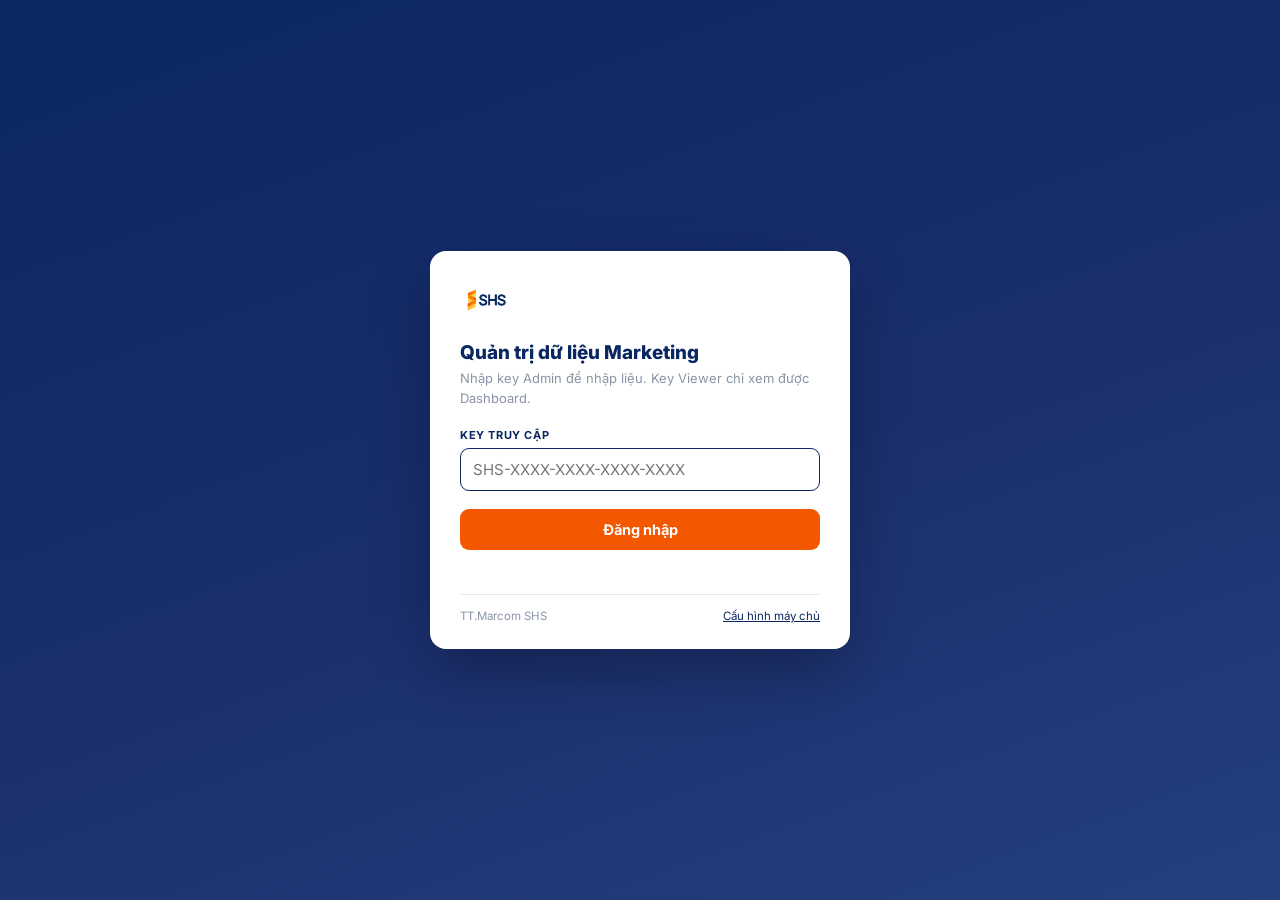
==== commit 65a44f63: "Đăng nhiều kênh: thêm ô link riêng cho từng hạng mục - Tích chọn hạng mục thì hiện ô Link (không bắt" ====
--- a/cms.html
+++ b/cms.html
@@ -92,6 +92,11 @@
 .ch-chan .cn button{border:0;background:none;color:var(--orange);font-family:inherit;font-size:11.5px;font-weight:600;cursor:pointer;padding:0}
 .ch-chan label{display:flex;align-items:center;gap:7px;font-size:12.5px;padding:3px 0;cursor:pointer;color:#3A4660}
 .ch-chan input{accent-color:var(--orange);width:15px;height:15px}
+.ch-it textarea.ch-url{display:none;width:100%;box-sizing:border-box;margin:2px 0 6px 22px;width:calc(100% - 22px);font-family:inherit;font-size:12px;
+  padding:6px 8px;border:1.5px solid var(--line);border-radius:7px;resize:vertical;min-height:30px;line-height:1.45;color:var(--ink)}
+.ch-it textarea.ch-url:focus{outline:none;border-color:var(--orange)}
+.ch-it.on textarea.ch-url{display:block}
+.ch-it.on > label{color:var(--navy);font-weight:600}
 .form-foot{display:flex;align-items:center;gap:12px;margin-top:14px;flex-wrap:wrap}
 .form-foot .count{font-size:13px;color:var(--gray)}
 .form-foot .count b{color:var(--orange);font-size:16px}
@@ -190,12 +195,13 @@
         <div class="f"><label>PIC <i>*</i></label><select id="mPic"></select></div>
         <div class="f"><label>Tình trạng <i>*</i></label><select id="mStatus"></select></div>
         <div class="f"><label>SL bài tin / mỗi hạng mục</label><input type="number" id="mQty" min="1" value="1"></div>
-        <div class="f"><label>URL (nếu có)</label><input type="url" id="mUrl" placeholder="https://…"></div>
+        <div class="f"><label>URL chung (nếu có)</label><input type="text" id="mUrl" placeholder="Dùng cho hạng mục chưa có link riêng"></div>
         <div class="f w4"><label>Ghi chú</label><input type="text" id="mNote"></div>
       </div>
     </div>
     <div class="card">
       <h3>2. Chọn các kênh / hạng mục đăng</h3>
+      <p class="hint">Tích chọn hạng mục để hiện ô <b>Link</b> riêng (không bắt buộc). Một hạng mục có nhiều link (VD: Bài PR — mỗi báo 1 link): dán mỗi link một dòng. Hạng mục để trống link sẽ dùng <b>URL chung</b> ở phần 1.</p>
       <div class="ch-groups" id="mChannels"></div>
       <div class="form-foot">
         <button class="ui-btn save" id="mSubmit" disabled>Tạo dòng &amp; lưu</button>
